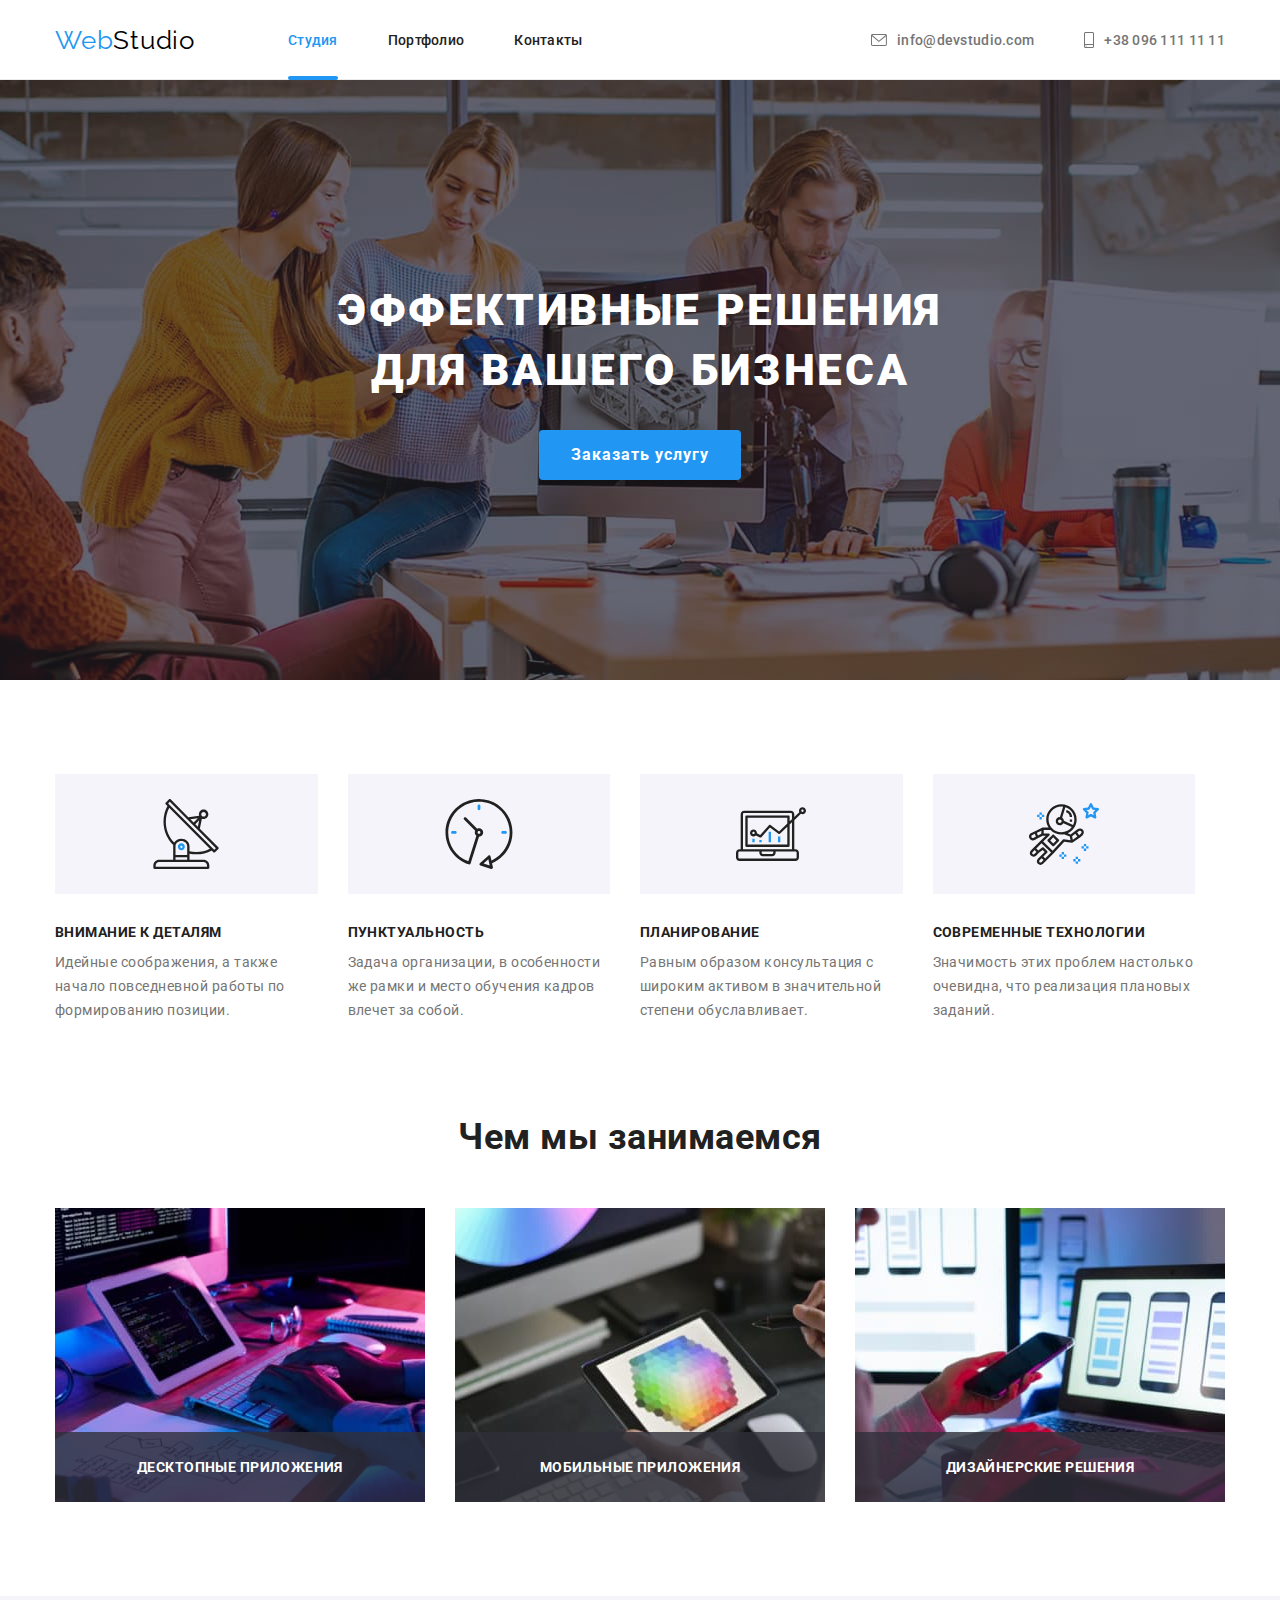
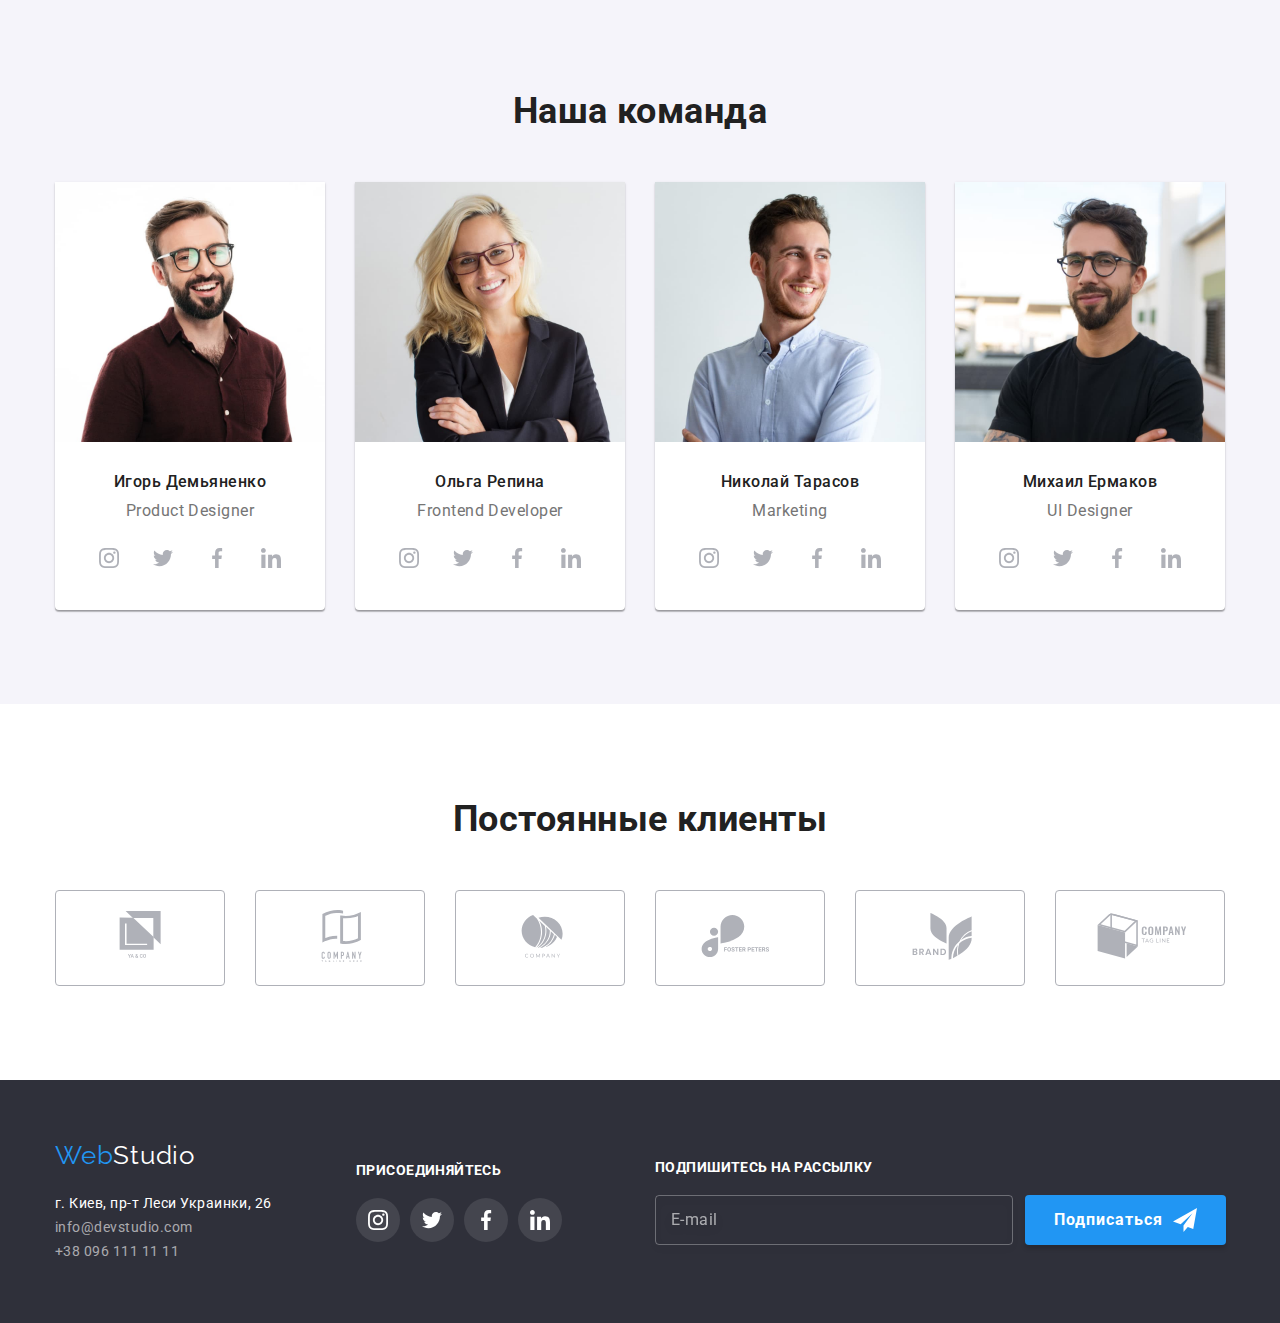
==== index.html @ 3cefc1ae "hw-6" ====
<!DOCTYPE html>
<html lang="ru">
<head>
    <meta charset="UTF-8">
    <meta name="viewport" content="width=device-width, initial-scale=1.0">
    <title>Document</title>
    <link rel="preconnect" href="https://fonts.gstatic.com">
    <link href="https://fonts.googleapis.com/css2?family=Raleway:wght@700&family=Roboto:wght@400;500;700;900&display=swap" rel="stylesheet">
    <link rel="stylesheet" href="https://cdnjs.cloudflare.com/ajax/libs/modern-normalize/1.0.0/modern-normalize.css">
    <link rel="stylesheet" href="./css/styles.css">
</head>
<body>
    <!--Шапка сайта-->
    <header>
        <div class="container header">
            <nav class="main-nav">
                <a href="/" lang="en" class="logo"><span class="logo-start">Web</span>Studio</a>
                <ul class="site-nav list">
                    <li class="item"><a href="" class="link current">Студия</a></li>
                    <li class="item"><a href="./portfolio.html" class="link">Портфолио</a></li>
                    <li class="item"><a href="" class="link">Контакты</a></li>
                </ul>
            </nav>
                <ul class="header-contacts list">
                    <li class="item">
                        <a href="mailto:info@devstudio.com" lang="en" class="link">
                        <svg class="icon-mail">
                            <use href="./images/sprite-links.svg#mail"></use>
                        </svg>
                        info@devstudio.com
                        </a>
                    </li>
                    <li class="item">
                        <a href="tel:+380961111111" class="link">
                            <svg class="icon-tel">
                                <use href="./images/sprite-links.svg#phone"></use>
                            </svg>
                            +38 096 111 11 11
                        </a>
                    </li>
                </ul>
        </div>
    </header>

    <main>
        <!--Hero-->
        <section class="hero overlay">
            <div class="hero-content">
                <h1 class="title">Эффективные решения для вашего бизнеса</h1>
                <!-- <a href="">Заказать услугу</a> -->
                <button type="button" class="button primary-btn" data-modal-open>Заказать услугу</button>
            </div>
        </section>

        <!--Особенности-->
        <section class="section">
            <div class="container">
                <h2 class="section-title feature visually-hidden">Особенности</h2>
                <ul class="feature-list list">
                    <li class="item">
                        <div class="icon-block">
                            <svg class="icon-antenna">
                                <use href="./images/sprite-features.svg#antenna"></use>
                            </svg>
                        </div>
                        <h3 class="title">Внимание к деталям</h3>
                        <p class="desc">Идейные соображения, а также начало повседневной работы по формированию позиции.</p>
                    </li>
                    <li class="item">
                        <div class="icon-block">
                            <svg class="icon-clock">
                                <use href="./images/sprite-features.svg#clock"></use>
                            </svg>
                        </div>
                        <h3 class="title">Пунктуальность</h3>
                        <p class="desc">Задача организации, в особенности же рамки и место обучения кадров влечет за собой.</p>
                    </li>
                    <li class="item">
                        <div class="icon-block">
                            <svg class="icon-diagram">
                                <use href="./images/sprite-features.svg#diagram"></use>
                            </svg>
                        </div>
                        <h3 class="title">Планирование</h3>
                        <p class="desc">Равным образом консультация с широким активом в значительной степени обуславливает.</p>
                    </li>
                    <li class="item">
                        <div class="icon-block">
                            <svg class="icon-astronaut">
                                <use href="./images/sprite-features.svg#astronaut"></use>
                            </svg>
                        </div>
                        <h3 class="title">Современные технологии</h3>
                        <p class="desc">Значимость этих проблем настолько очевидна, что реализация плановых заданий.</p>
                    </li>
                </ul>
            </div>
        </section>

        <!--Чем занимаемся-->
        <section class="section services">
            <div class="container">
                <h2 class="section-title">Чем мы занимаемся</h2>
                <ul class="services-list list">
                    <li class="item">
                        <a href="">
                            <img src="./images/img1.jpg" alt="" width="370">
                            <p class="service-title">Десктопные приложения</p>
                        </a>
                    </li>
                    <li class="item">
                        <a href="">
                            <img src="./images/img2.jpg" alt="" width="370">
                            <p class="service-title">Мобильные приложения</p>
                        </a>
                    </li>
                    <li class="item">
                        <a href="">
                            <img src="./images/img3.jpg" alt="" width="370">
                            <p class="service-title">Дизайнерские решения</p>
                        </a>
                    </li>
                </ul>
            </div>
        </section>

        <!--Команда-->
        <section class="section team">
            <div class="container">
                <h2 class="section-title">Наша команда</h2>
                <ul class="team-list list">
                    <li class="item">
                        <img src="./images/team1.jpg" alt="" width="270">
                        <div class="content">
                            <h3 class="title">Игорь Демьяненко</h3>
                            <p lang="en" class="position">Product Designer</p>
                            <div class="social-links">
                                <ul class="list links-list">
                                    <li class="list-item">
                                        <a href="" class="link">
                                            <svg class="icon-instagram">
                                                <use href="./images/sprite-links.svg#instagram"></use>
                                            </svg>
                                        </a>
                                    </li>
                                    <li class="list-item">
                                        <a href="" class="link">
                                            <svg class="icon-twitter">
                                                <use href="./images/sprite-links.svg#twitter"></use>
                                            </svg>
                                        </a>
                                    </li>
                                    <li class="list-item">
                                        <a href="" class="link">
                                            <svg class="icon-facebook">
                                                <use href="./images/sprite-links.svg#facebook"></use>
                                            </svg>
                                        </a>
                                    </li>
                                    <li class="list-item">
                                        <a href="" class="link">
                                            <svg class="icon-linkedin">
                                                <use href="./images/sprite-links.svg#linkedin"></use>
                                            </svg>
                                        </a>
                                    </li>
                                </ul>
                            </div>
                        </div>
                    </li>
                    <li class="item">
                        <img src="./images/team2.jpg" alt="" width="270">
                        <div class="content">
                            <h3 class="title">Ольга Репина</h3>
                            <p lang="en" class="position">Frontend Developer</p>
                            <div class="social-links">
                                <ul class="list links-list">
                                    <li class="list-item">
                                        <a href="" class="link">
                                            <svg class="icon-instagram">
                                                <use href="./images/sprite-links.svg#instagram"></use>
                                            </svg>
                                        </a>
                                    </li>
                                    <li class="list-item">
                                        <a href="" class="link">
                                            <svg class="icon-twitter">
                                                <use href="./images/sprite-links.svg#twitter"></use>
                                            </svg>
                                        </a>
                                    </li>
                                    <li class="list-item">
                                        <a href="" class="link">
                                            <svg class="icon-facebook">
                                                <use href="./images/sprite-links.svg#facebook"></use>
                                            </svg>
                                        </a>
                                    </li>
                                    <li class="list-item">
                                        <a href="" class="link">
                                            <svg class="icon-linkedin">
                                                <use href="./images/sprite-links.svg#linkedin"></use>
                                            </svg>
                                        </a>
                                    </li>
                                </ul>
                            </div>
                        </div>
                    </li>
                    <li class="item">
                        <img src="./images/team3.jpg" alt="" width="270">
                        <div class="content">
                            <h3 class="title">Николай Тарасов</h3>
                            <p lang="en" class="position">Marketing</p>
                            <div class="social-links">
                                <ul class="list links-list">
                                    <li class="list-item">
                                        <a href="" class="link">
                                            <svg class="icon-instagram">
                                                <use href="./images/sprite-links.svg#instagram"></use>
                                            </svg>
                                        </a>
                                    </li>
                                    <li class="list-item">
                                        <a href="" class="link">
                                            <svg class="icon-twitter">
                                                <use href="./images/sprite-links.svg#twitter"></use>
                                            </svg>
                                        </a>
                                    </li>
                                    <li class="list-item">
                                        <a href="" class="link">
                                            <svg class="icon-facebook">
                                                <use href="./images/sprite-links.svg#facebook"></use>
                                            </svg>
                                        </a>
                                    </li>
                                    <li class="list-item">
                                        <a href="" class="link">
                                            <svg class="icon-linkedin">
                                                <use href="./images/sprite-links.svg#linkedin"></use>
                                            </svg>
                                        </a>
                                    </li>
                                </ul>
                            </div>
                        </div>
                    </li>
                    <li class="item">
                        <img src="./images/team4.jpg" alt="" width="270">
                        <div class="content">
                            <h3 class="title">Михаил Ермаков</h3>
                            <p lang="en" class="position">UI Designer</p>
                            <div class="social-links">
                                <ul class="list links-list">
                                    <li class="list-item">
                                        <a href="" class="link">
                                            <svg class="icon-instagram">
                                                <use href="./images/sprite-links.svg#instagram"></use>
                                            </svg>
                                        </a>
                                    </li>
                                    <li class="list-item">
                                        <a href="" class="link">
                                            <svg class="icon-twitter">
                                                <use href="./images/sprite-links.svg#twitter"></use>
                                            </svg>
                                        </a>
                                    </li>
                                    <li class="list-item">
                                        <a href="" class="link">
                                            <svg class="icon-facebook">
                                                <use href="./images/sprite-links.svg#facebook"></use>
                                            </svg>
                                        </a>
                                    </li>
                                    <li class="list-item">
                                        <a href="" class="link">
                                            <svg class="icon-linkedin">
                                                <use href="./images/sprite-links.svg#linkedin"></use>
                                            </svg>
                                        </a>
                                    </li>
                                </ul>
                            </div>
                        </div>
                    </li>
                </ul>
            </div>
        </section>

         <!--Постоянные клиенты-->
         <section class="section">
            <div class="container">
                <h2 class="section-title clients">Постоянные клиенты</h2>
                <ul class="clients-list list">
                    <li class="item">
                        <a href="" class="client">
                            <svg class="icon-client">
                                <use href="./images/sprite-clients.svg#client-1"></use>
                            </svg>
                        </a>
                    </li>
                    <li class="item">
                        <a href="" class="client">
                            <svg class="icon-client">
                                <use href="./images/sprite-clients.svg#client-2"></use>
                            </svg>
                        </a>
                    </li>
                    <li class="item">
                        <a href="" class="client">
                            <svg class="icon-client">
                                <use href="./images/sprite-clients.svg#client-3"></use>
                            </svg>
                        </a>
                    </li>
                    <li class="item">
                        <a href="" class="client">
                            <svg class="icon-client">
                                <use href="./images/sprite-clients.svg#client-4"></use>
                            </svg>
                        </a>
                    </li>
                    <li class="item">
                        <a href="" class="client">
                            <svg class="icon-client">
                                <use href="./images/sprite-clients.svg#client-5"></use>
                            </svg>
                        </a>
                    </li>
                    <li class="item">
                        <a href="" class="client">
                            <svg class="icon-client">
                                <use href="./images/sprite-clients.svg#client-6"></use>
                            </svg>
                        </a>
                    </li>
                </ul>
            </div>
        </section>
    </main>

    <!--Футер-->
    <footer class="footer">
        <div class="footer-info container">
            <div class="contacts">
                <a href="/" lang="en" class="logo"><span class="logo-start">Web</span><span class="logo-end">Studio</span></a>
                <address class="footer-contacts">
                    г. Киев, пр-т Леси Украинки, 26
                    <a href="mailto:info@devstudio.com" lang="en" class="link">info@devstudio.com</a> <br>
                    <a href="tel:+380961111111" class="link">+38 096 111 11 11</a>
                </address>
            </div>
        <!-- Social links -->
            <div class="footer-links">
                <h2 class="visually-hidden">Social links</h2>
                <h3 class="title">Присоединяйтесь</h3>
                <ul class="list links-list">
                    <li class="footer-item">
                        <a href="" class="link">
                            <svg class="icon-instagram">
                                <use href="./images/sprite-links.svg#instagram"></use>
                            </svg>
                        </a>
                    </li>
                    <li class="footer-item">
                        <a href="" class="link">
                            <svg class="icon-twitter">
                                <use href="./images/sprite-links.svg#twitter"></use>
                            </svg>
                        </a>
                    </li>
                    <li class="footer-item">
                            <a href="" class="link">
                                <svg class="icon-facebook">
                                    <use href="./images/sprite-links.svg#facebook"></use>
                                </svg>
                            </a>
                    </li>
                    <li class="footer-item">
                        <a href="" class="link">
                            <svg class="icon-linkedin">
                                <use href="./images/sprite-links.svg#linkedin"></use>
                            </svg>
                        </a>
                    </li>
                </ul>
            </div>

            <!-- Подписка -->
            <div class="subscript">
                <h3 class="title">Подпишитесь на рассылку</h3>
                <div class="subscript-input">
                    <div class="subscript-field">
                        <input type="email" name="subscript-email" placeholder="E-mail" />
                    </div>
                    <button type="submit" class="button primary-btn subscript-btn">
                        Подписаться
                        <svg class="icon-send" width="24" height="24">
                            <use href="./images/sprite-btn-icons.svg#icon-send"></use>
                        </svg>
                    </button>
                </div>
            </div>
        </div>
    </footer>

    <!-- Модальное окно -->
    <div class="backdrop is-hidden" data-modal>
        <div class="modal">
            <button type="button" data-modal-close class="close-btn">
                <svg class="icon-cross">
                    <use href="./images/sprite-btn-icons.svg#icon-cross"></use>
                </svg>
            </button>

            <form class="form js-feedback-form">
                    <h2 class="form-title">
                        Оставьте свои данные, мы вам перезвоним
                    </h2>

                    <!-- Имя -->
                    <label class="form-field">
                        <span class="form-label">Имя</span>
                        <input type="text" name="user-name" autocomplete="off" placeholder=" " />
                        <svg class="icon" width="18" height="18">
                            <use href="./images/sprite-form-icons.svg#icon-person-black"></use>
                        </svg>
                    </label>

                    <!-- Телефон -->
                    <label class="form-field">
                        <span class="form-label">Телефон</span>
                        <input type="tel" name="user-tel" autocomplete="off" />
                        <svg class="icon" width="18" height="18">
                            <use href="./images/sprite-form-icons.svg#icon-phone-black"></use>
                        </svg>
                    </label>

                    <!-- Почта -->
                    <label class="form-field">
                        <span class="form-label">Почта</span>
                        <input type="email" name="user-email" autocomplete="off" />
                        <svg class="icon" width="18" height="18">
                            <use href="./images/sprite-form-icons.svg#icon-email-black"></use>
                        </svg>
                    </label>

                    <!-- Комментарий -->
                    <label class="form-field comments">
                        <span class="form-label">Комментарий</span>
                        <textarea name="user-comments" rows="5" placeholder="Введите текст"></textarea>
                    </label>

                    <!-- Соглашение с рассылкой -->
                    <div class="checkbox-field">
                        <label class="checkbox-label">
                            <input type="checkbox" name="checkbox" class="checkbox visually-hidden"/>
                            <span class="checkbox-icon"></span>
                            <span>Соглашаюсь с рассылкой и принимаю <a href="" class="checkbox-link">Условия договора</a></span>
                        </label>
                    </div>

                    <!-- Кнопка -->
                <div class="form-btn">
                    <button type="submit" class="button primary-btn submit-btn">Отправить</button>
                </div>
            </form>
        </div>
    </div>
    <script src="./js/modal.js"></script>
    <script>
        (() => {
                document
                    .querySelector('.js-feedback-form')
                    .addEventListener('submit', e => {
                        e.preventDefault();

                        new FormData(e.currentTarget).forEach((value, name) =>
                            console.log('${name}: ${value}'),
                        );
                    });
            })();
    </script>
</body>
</html>
---- css/styles.css ----
:root {
  --primary-text-color: #757575;
  --title-text-color: #212121;
  --primary-bg-color: #e5e5e5;
  --secondary-bg-color: #f5f4fa;
  --secondary-text-color: #fff;
  --footer-bg-color: #2f303a;
  --primary-btn-color: #212121;
  --secondary-btn-color: #2196f3;
  --border-color: #eee;
  --icon-primary-color: #afb1b8;
}

body {
  font-family: Roboto, sans-serif;
  letter-spacing: 0.03em;
  color: var(--primary-text-color);
  background-color: var(--secondary-text-color);
}

header {
  height: 80px;
  font-weight: 500;
  font-size: 14px;
  line-height: 16px;
  letter-spacing: 0.02em;
  background-color: var(--secondary-text-color);
  border-bottom: 1px solid #ececec;
}

footer {
  background-color: var(--footer-bg-color);
}

a {
  text-decoration: none;
}

h1,
h2,
h3,
p {
  margin-top: 0;
  margin-bottom: 0;
}

h3.title {
  margin-bottom: 10px;
}

img {
  display: block;
}

/* unordered list */
.list {
  padding: 0;
  margin: 0;
  list-style: none;
}

/* Спрятанные заголовки */
.visually-hidden {
  position: absolute;
  clip: rect(0 0 0 0);
  width: 1px;
  height: 1px;
  margin: -1px;
}

/* Контейнер */
.container {
  width: 1200px;
  margin-left: auto;
  margin-right: auto;
  padding-left: 15px;
  padding-right: 15px;
}

.main-nav {
  display: flex;
  align-items: center;
}

.container.header {
  display: flex;
  align-items: center;
}

/* Logo */
.logo {
  font-family: Raleway, sans-serif;
  font-weight: 400;
  font-size: 26px;
  line-height: 31px;
  letter-spacing: 0.03em;
  color: #000;
}

.logo-start {
  color: var(--secondary-btn-color);
}

.logo-end {
  color: var(--secondary-text-color);
}

/* Nav menu */
.site-nav {
  display: flex;
  margin-left: 93px;
}

.site-nav .item + .item {
  margin-left: 50px;
}

.site-nav .link {
  display: block;
  padding-top: 32px;
  padding-bottom: 32px;
  color: var(--primary-btn-color);

  transition: color 250ms cubic-bezier(0.4, 0, 0.2, 1);
}

.site-nav .link:hover,
.site-nav .link:focus {
  color: var(--secondary-btn-color);
}

.site-nav .item {
  position: relative;
  color: var(--secondary-btn-color);
}

.site-nav .link.current {
  color: var(--secondary-btn-color);
}

.site-nav .link.current::after {
  display: inline-block;
  position: absolute;
  bottom: 0;
  left: 0;
  content: '';
  width: 100%;
  height: 4px;
  border-radius: 2px;
  background-color: var(--secondary-btn-color);
}

/* Header contacts */
.header-contacts {
  display: flex;
  margin-left: auto;
}

.header-contacts .item + .item {
  margin-left: 50px;
}

.header-contacts .link {
  display: flex;
  align-items: center;
  padding-top: 32px;
  padding-bottom: 32px;
  color: var(--primary-text-color);

  transition: color 250ms cubic-bezier(0.4, 0, 0.2, 1);
}

.header-contacts .icon-mail,
.header-contacts .icon-tel {
  display: flex;
  align-items: center;
  margin-right: 10px;
  fill: currentColor;
}

.icon-mail {
  width: 16px;
  height: 12px;
}

.icon-tel {
  width: 10px;
  height: 16px;
}

.header-contacts .link:hover,
.header-contacts .link:focus {
  color: var(--secondary-btn-color);
}

/* Footer */
.footer {
  padding-top: 60px;
  padding-bottom: 60px;
}

.footer-info {
  display: flex;
  align-items: center;
}

.footer-info .contacts {
  margin-right: 70px;
}

.footer-contacts {
  width: 231px;
  margin-top: 20px;
  font-weight: 400;
  font-style: normal;
  font-size: 14px;
  line-height: 24px;
  color: var(--secondary-text-color);
}

.footer-contacts .link {
  color: rgba(255, 255, 255, 0.6);
}

/* Home page */
/* Hero Slider */
.hero {
  background-color: var(--footer-bg-color);
}

.hero.overlay {
  max-width: 1600px;
  height: 600px;
  margin-left: auto;
  margin-right: auto;
  background-image: linear-gradient(
      to right,
      rgba(47, 48, 58, 0.4),
      rgba(47, 48, 58, 0.4)
    ),
    url('../images/hero.jpg');
  background-repeat: no-repeat;
  background-position: center;
  background-size: cover;
  text-align: center;
}

.hero-content {
  padding-top: 200px;
  padding-bottom: 200px;
}

.hero .title {
  display: block;
  width: 696px;
  height: 120px;
  margin-left: auto;
  margin-right: auto;
  margin-bottom: 30px;
  font-weight: 900;
  font-size: 44px;
  line-height: 60px;
  letter-spacing: 0.06em;
  text-transform: uppercase;
  color: var(--secondary-text-color);
}

/* Main content */
.section {
  padding-top: 94px;
  padding-bottom: 94px;
}

.section-title {
  margin-top: 0;
  margin-bottom: 50px;
  font-weight: 700;
  font-size: 36px;
  line-height: 42px;
  text-align: center;
  color: var(--title-text-color);
}

/* Особенности */
.feature-list {
  display: flex;
}

.feature-list .item {
  width: calc((100% - 90px) / 4);
  margin-right: 30px;
}

.feature-list .title {
  font-weight: 700;
  font-size: 14px;
  line-height: 16px;
  text-transform: uppercase;
  color: var(--title-text-color);
}

.feature-list .desc {
  font-weight: 400;
  font-size: 14px;
  line-height: 24px;
}

.icon-block {
  display: flex;
  align-items: center;
  justify-content: center;
  margin-bottom: 30px;
  content: '';
  height: 120px;
  background-position: center;
  background-repeat: no-repeat;
  background-color: var(--secondary-bg-color);
}

.icon-antenna,
.icon-clock,
.icon-diagram,
.icon-astronaut {
  width: 70px;
  height: 70px;
}

/* Чем мы занимаемся */
.section.services {
  padding-top: 0;
}

.services-list {
  display: flex;
}

.services-list .item + .item {
  margin-left: 30px;
}

.services-list .item {
  position: relative;
}

.service-title {
  position: absolute;
  bottom: 0;
  width: 100%;
  padding-top: 27px;
  padding-bottom: 27px;
  text-align: center;
  text-transform: uppercase;
  font-weight: 700;
  font-size: 14px;
  line-height: 16px;
  letter-spacing: 0.03em;
  text-transform: uppercase;
  color: var(--secondary-text-color);
  background-color: rgba(47, 48, 58, 0.8);
}

/* Команда */
.section.team {
  background-color: var(--secondary-bg-color);
}

.team-list {
  display: flex;
}

.team-list .title,
.team-list .position {
  font-size: 16px;
  line-height: 19px;
}

.team-list .title {
  font-weight: 500;
  color: var(--title-text-color);
}

.team-list .item {
  background-color: var(--secondary-text-color);
  border-radius: 0px 0px 4px 4px;
  box-shadow: 0px 1px 3px rgba(0, 0, 0, 0.12), 0px 1px 1px rgba(0, 0, 0, 0.14),
    0px 2px 1px rgba(0, 0, 0, 0.2);
}

.team-list .item + .item {
  margin-left: 30px;
}

.team-list .position {
  margin-bottom: 16px;
  font-weight: 400;
}

.team-list .content {
  padding-top: 30px;
  padding-bottom: 30px;
  text-align: center;
}

/* Main - Social links */
.social-links {
  margin-left: 32px;
  margin-right: 32px;
}

.social-links .links-list {
  display: flex;
  justify-content: center;
}

.list-item .link {
  display: inline-flex;
  align-items: center;
  justify-content: center;
  width: 44px;
  height: 44px;
  border-radius: 50%;
  color: var(--icon-primary-color);

  transition: color 250ms cubic-bezier(0.4, 0, 0.2, 1),
    background-color 250ms cubic-bezier(0.4, 0, 0.2, 1);
}

.links-list .list-item + .list-item {
  margin-left: 10px;
}

.list-item .link:hover,
.list-item .link:focus {
  background-color: var(--secondary-btn-color);
  color: var(--secondary-text-color);
}

.icon-instagram,
.icon-twitter,
.icon-facebook,
.icon-linkedin {
  width: 20px;
  height: 20px;
  fill: currentColor;
}

/* Footer - Social links */
.footer-links .title,
.subscript .title {
  margin-bottom: 20px;
  font-weight: 700;
  font-size: 14px;
  line-height: 16px;
  letter-spacing: 0.03em;
  text-transform: uppercase;
  color: var(--secondary-text-color);
}

.footer-links {
  margin-left: 0;
  margin-right: 93px;
}

.footer-links .links-list {
  display: flex;
  align-items: center;
  padding: 0;
}

.links-list .footer-item {
  display: flex;
  justify-content: center;
}

.footer-item .link {
  display: inline-flex;
  align-items: center;
  justify-content: center;
  width: 44px;
  height: 44px;
  border-radius: 50%;
  color: var(--secondary-text-color);
  background-color: rgba(255, 255, 255, 0.1);

  transition: background-color 250ms cubic-bezier(0.4, 0, 0.2, 1);
}

.links-list .footer-item:not(:last-child) {
  margin-right: 10px;
}

.footer-item .link:hover,
.footer-item .link:focus {
  color: var(--secondary-text-color);
  background-color: var(--secondary-btn-color);
}

.footer-links .icon-instagram,
.footer-links .icon-twitter,
.footer-links .icon-facebook,
.footer-links .icon-linkedin {
  display: flex;
  width: 20px;
  height: 20px;
  fill: currentColor;
}

.subscript-input {
  display: inline-flex;
}

.subscript-field {
  margin-right: 12px;
}

.subscript-field input {
  width: 358px;
  height: 50px;
  padding: 14px 15px;
  border: 1px solid rgba(255, 255, 255, 0.3);
  filter: drop-shadow(0px 4px 4px rgba(0, 0, 0, 0.15));
  border-radius: 4px;
  background-color: transparent;
  font-weight: 400;
  font-size: 16px;
  line-height: 20px;
  letter-spacing: 0.03em;
  color: rgba(255, 255, 255, 0.6);
}

.subscript-field input::placeholder {
  font-weight: 400;
  font-size: 16px;
  line-height: 20px;
  letter-spacing: 0.03em;
  color: rgba(255, 255, 255, 0.6);
}

.subscript-input .subscript-btn {
  display: inline-flex;
  align-items: center;
  padding: 10px 29px;
}

.subscript-btn .icon-send {
  display: inline-block;
  margin-left: 10px;
  fill: currentColor;
}

/* Постоянные клиенты */
.clients-list {
  display: flex;
  align-items: center;
  justify-content: center;
}

.clients-list .item {
  width: calc((100% - 150px) / 6);
}

.clients-list .client {
  display: block;
  border: 1px solid var(--icon-primary-color);
  border-radius: 4px;
  color: var(--icon-primary-color);

  transition: border-color 250ms cubic-bezier(0.4, 0, 0.2, 1),
    color 250ms cubic-bezier(0.4, 0, 0.2, 1);
}

.clients-list .client:hover,
.clients-list .client:focus {
  border: 1px solid var(--secondary-btn-color);
  color: var(--secondary-btn-color);
}

.clients-list .item + .item {
  margin-left: 30px;
}

.icon-client {
  width: 170px;
  height: 90px;
  fill: currentColor;
}

/* Links, buttons */
.button {
  display: inline-block;
  padding: 10px 32px;
  min-width: 73px;
  font-family: Roboto, sans-serif;
  font-weight: 700;
  font-size: 16px;
  line-height: 30px;
  letter-spacing: 0.06em;
  text-align: center;
  border: none;
  border-radius: 4px;
}

.button.primary-btn {
  color: var(--secondary-text-color);
  box-shadow: 0px 4px 4px rgba(0, 0, 0, 0.15);
  background-color: var(--secondary-btn-color);

  transition: color 250ms cubic-bezier(0.4, 0, 0.2, 1),
    background-color 250ms cubic-bezier(0.4, 0, 0.2, 1);
}

.button.primary-btn:hover,
.button.primary-btn:focus {
  color: var(--primary-btn-color);
  cursor: pointer;
  background-color: var(--secondary-bg-color);
}

.button.secondary-btn {
  font-weight: 500;
  padding: 6px 22px;
  color: var(--primary-btn-color);
  background-color: var(--secondary-bg-color);

  transition: color 250ms cubic-bezier(0.4, 0, 0.2, 1),
    background-color 250ms cubic-bezier(0.4, 0, 0.2, 1),
    box-shadow 250ms cubic-bezier(0.4, 0, 0.2, 1);
}

.button.secondary-btn:hover,
.button.secondary-btn:focus {
  color: var(--secondary-text-color);
  cursor: pointer;
  box-shadow: 0px 3px 1px rgba(0, 0, 0, 0.1), 0px 1px 2px rgba(0, 0, 0, 0.08),
    0px 2px 2px rgba(0, 0, 0, 0.12);
  background-color: var(--secondary-btn-color);
}

/* Portfolio tab */
/* Фильтры */
.container.filters {
  margin-bottom: 16px;
}

.filters {
  display: flex;
  justify-content: center;
}

.filters .item + .item {
  margin-left: 8px;
}

.container.projects {
  padding-top: 34px;
}

/* Проекты */
.projects {
  display: flex;
  flex-wrap: wrap;
}

.projects .title {
  font-weight: 700;
  font-size: 18px;
  line-height: 36px;
  letter-spacing: 0.06em;
  color: var(--title-text-color);
}

.projects .type {
  font-weight: 400;
  font-size: 16px;
  line-height: 30px;
  color: var(--primary-text-color);
}

.projects .item {
  width: calc((100% - 60px) / 3);
  margin-right: 30px;
  margin-bottom: 30px;
  border: 1px solid var(--border-color);
}

.projects img {
  width: 100%;
}

.projects .item:nth-child(3n) {
  margin-right: 0px;
}

.projects .item:nth-last-child(-n + 3) {
  margin-bottom: 0px;
}

.projects .content {
  padding: 20px 24px;
}

.projects .item a {
  display: block;

  transition: box-shadow 250ms cubic-bezier(0.4, 0, 0.2, 1);
}

.projects .item a:hover,
.projects .item a:focus {
  box-shadow: 0px 1px 1px rgba(0, 0, 0, 0.12), 0px 4px 4px rgba(0, 0, 0, 0.06),
    1px 4px 6px rgba(0, 0, 0, 0.16);
}

.card-thumb {
  position: relative;
  width: 100%;
  height: 100%;
  transition: opacity 250ms cubic-bezier(0.4, 0, 0.2, 1);
  overflow: hidden;
}

.card-thumb::after {
  display: inline-block;
  content: '';
  position: absolute;
  width: 100%;
  height: 100%;
  background-color: rgba(33, 150, 243, 0.9);
  opacity: 0;
  transition: transform 250ms cubic-bezier(0.4, 0, 0.2, 1);
}

.card-link:hover .card-thumb::after,
.card-link:focus .card-thumb::after {
  opacity: 1;
  transform: translateY(-100%);
}

.card-overlay {
  position: absolute;
  top: 100%;
  left: 0;
  width: 100%;
  height: 100%;
  opacity: 0;

  transition: transform 250ms cubic-bezier(0.4, 0, 0.2, 1);
}

.card-link:hover .card-overlay,
.card-link:focus .card-overlay {
  opacity: 1;
  transform: translateY(-100%);
  z-index: 2;
}

.card-overlay .text {
  display: inline-block;
  padding: 63px 24px;
  font-weight: 400;
  font-size: 18px;
  line-height: 28px;
  letter-spacing: 0.03em;
  color: var(--secondary-text-color);
}

/* Модальное окно */
.backdrop {
  position: fixed;
  top: 0;
  left: 0;
  width: 100%;
  height: 100%;
  background-color: rgba(0, 0, 0, 0.2);

  transition: 500ms all ease;
}

.backdrop.is-hidden {
  opacity: 0;
  pointer-events: none;
}

.modal {
  position: absolute;
  top: 50%;
  left: 50%;
  transform: translate(-50%, -50%);
  width: 528px;
  height: 581px;
  background-color: var(--secondary-text-color);
  box-shadow: 0px 1px 3px rgba(0, 0, 0, 0.12), 0px 1px 1px rgba(0, 0, 0, 0.14),
    0px 2px 1px rgba(0, 0, 0, 0.2);
  border-radius: 4px;
}

.close-btn {
  position: absolute;
  top: 8px;
  right: 8px;
  display: flex;
  align-items: center;
  width: 30px;
  height: 30px;
  border-radius: 50%;
  background: var(--secondary-text-color);
  border: 1px solid rgba(0, 0, 0, 0.1);
}

.close-btn:hover,
.close-btn:focus {
  cursor: pointer;
}

.icon-cross {
  width: 18px;
  height: 18px;
  transition: fill 250ms cubic-bezier(0.4, 0, 0.2, 1);
}

.close-btn:hover .icon-cross,
.close-btn:focus .icon-cross {
  fill: var(--secondary-btn-color);
}

/* Форма */
.form {
  padding: 40px;
}

.form-title {
  display: inline-block;
  width: 448px;
  height: 23px;
  margin-bottom: 12px;
  font-weight: 700;
  font-size: 20px;
  line-height: 23px;
  text-align: center;
  letter-spacing: 0.03em;
  color: var(--title-text-color);
}

.form-field > .form-label {
  display: inline-block;
  height: 14px;
  margin-bottom: 4px;
  font-weight: 400;
  font-size: 12px;
  line-height: 14px;
  letter-spacing: 0.01em;
  color: var(--primary-text-color);
}

.form-field {
  position: relative;
  display: flex;
  flex-direction: column;
  margin-bottom: 10px;
}

.form-field input,
.form-field textarea {
  padding: 11px 15px;
  border: 1px solid rgba(33, 33, 33, 0.2);
  border-radius: 4px;
  font-size: 12px;
  transition: border-color 250ms cubic-bezier(0.4, 0, 0.2, 1);
}

.form-field input {
  padding-left: 40px;
  height: 40px;
}

.form-field.comments {
  margin-bottom: 20px;
}

.form-field textarea {
  height: 120px;
  resize: none;
}

.form-field textarea::placeholder {
  font-weight: 400;
  font-size: 12px;
  line-height: 14px;
  letter-spacing: 0.01em;
  color: rgba(117, 117, 117, 0.5);
}

.form-btn {
  text-align: center;
}

.submit-btn {
  width: 200px;
  height: 50px;
  padding: 10px 55px;
}

.form-field .icon {
  position: absolute;
  top: 50%;
  left: 12px;
  fill: var(--primary-btn-color);
  transition: fill 250ms cubic-bezier(0.4, 0, 0.2, 1);
}

.form-field:focus-within > .icon {
  fill: var(--secondary-btn-color);
}

.form-field:focus-within > input,
.form-field:focus-within > textarea {
  outline: none;
  border: 1px solid var(--secondary-btn-color);
}

.checkbox-field {
  margin-bottom: 30px;
}

.checkbox-field > .checkbox-label {
  display: inline-flex;
  align-items: center;
  font-weight: 400;
  font-size: 14px;
  line-height: 24px;
  letter-spacing: 0.03em;
  color: var(--primary-text-color);
}

.checkbox + .checkbox-icon {
  display: inline-block;
  width: 16px;
  height: 15px;
  margin-right: 7px;
  border: 2px solid var(--title-text-color);
  border-radius: 4px;
  transition: border-color 250ms cubic-bezier(0.4, 0, 0.2, 1),
    background-color 250ms cubic-bezier(0.4, 0, 0.2, 1);
}

.checkbox:checked + .checkbox-icon {
  border-color: var(--secondary-btn-color);
  background-color: var(--secondary-btn-color);
  background-image: url(../images/icon-check.svg);
  background-size: contain;
  background-origin: border-box;
}

.checkbox-link {
  text-decoration: none;
  border-bottom: 1px solid var(--secondary-btn-color);
  font-weight: 400;
  font-size: 14px;
  line-height: 24px;
  letter-spacing: 0.03em;
  color: var(--secondary-btn-color);
}
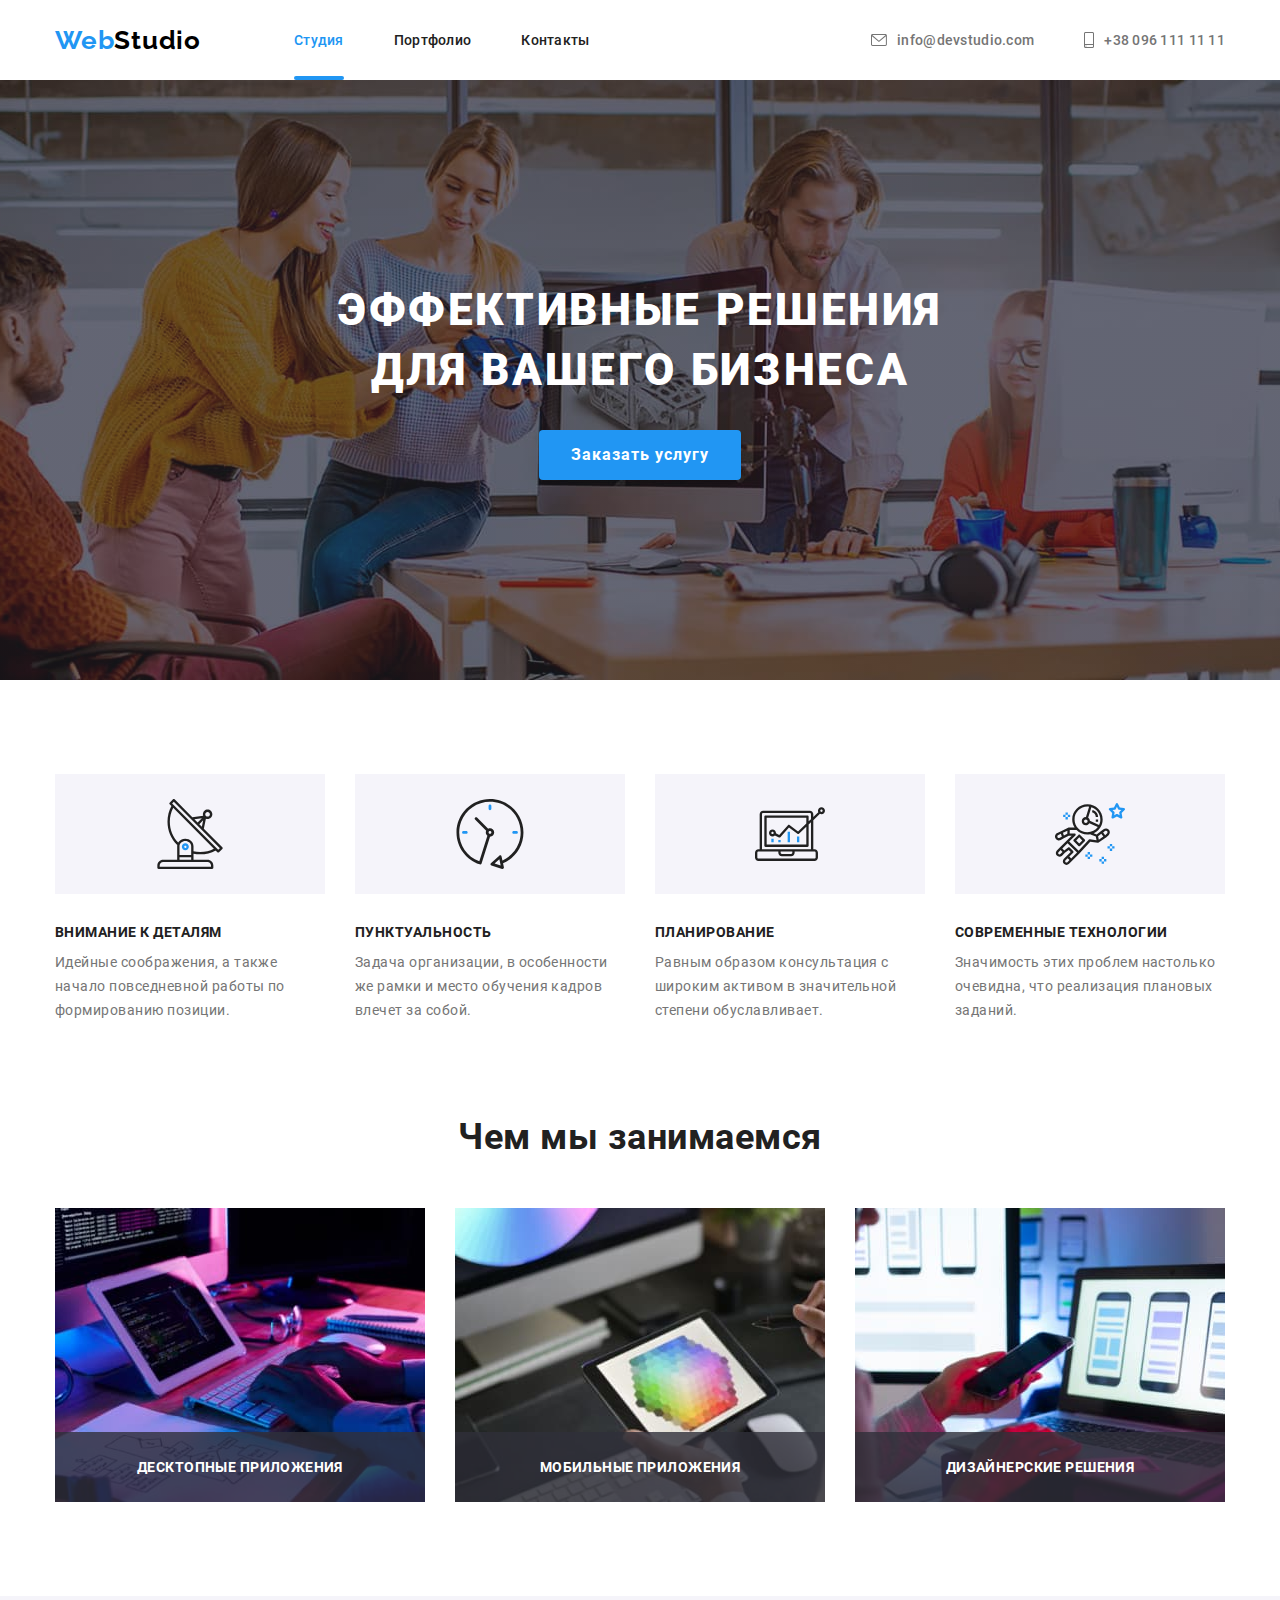
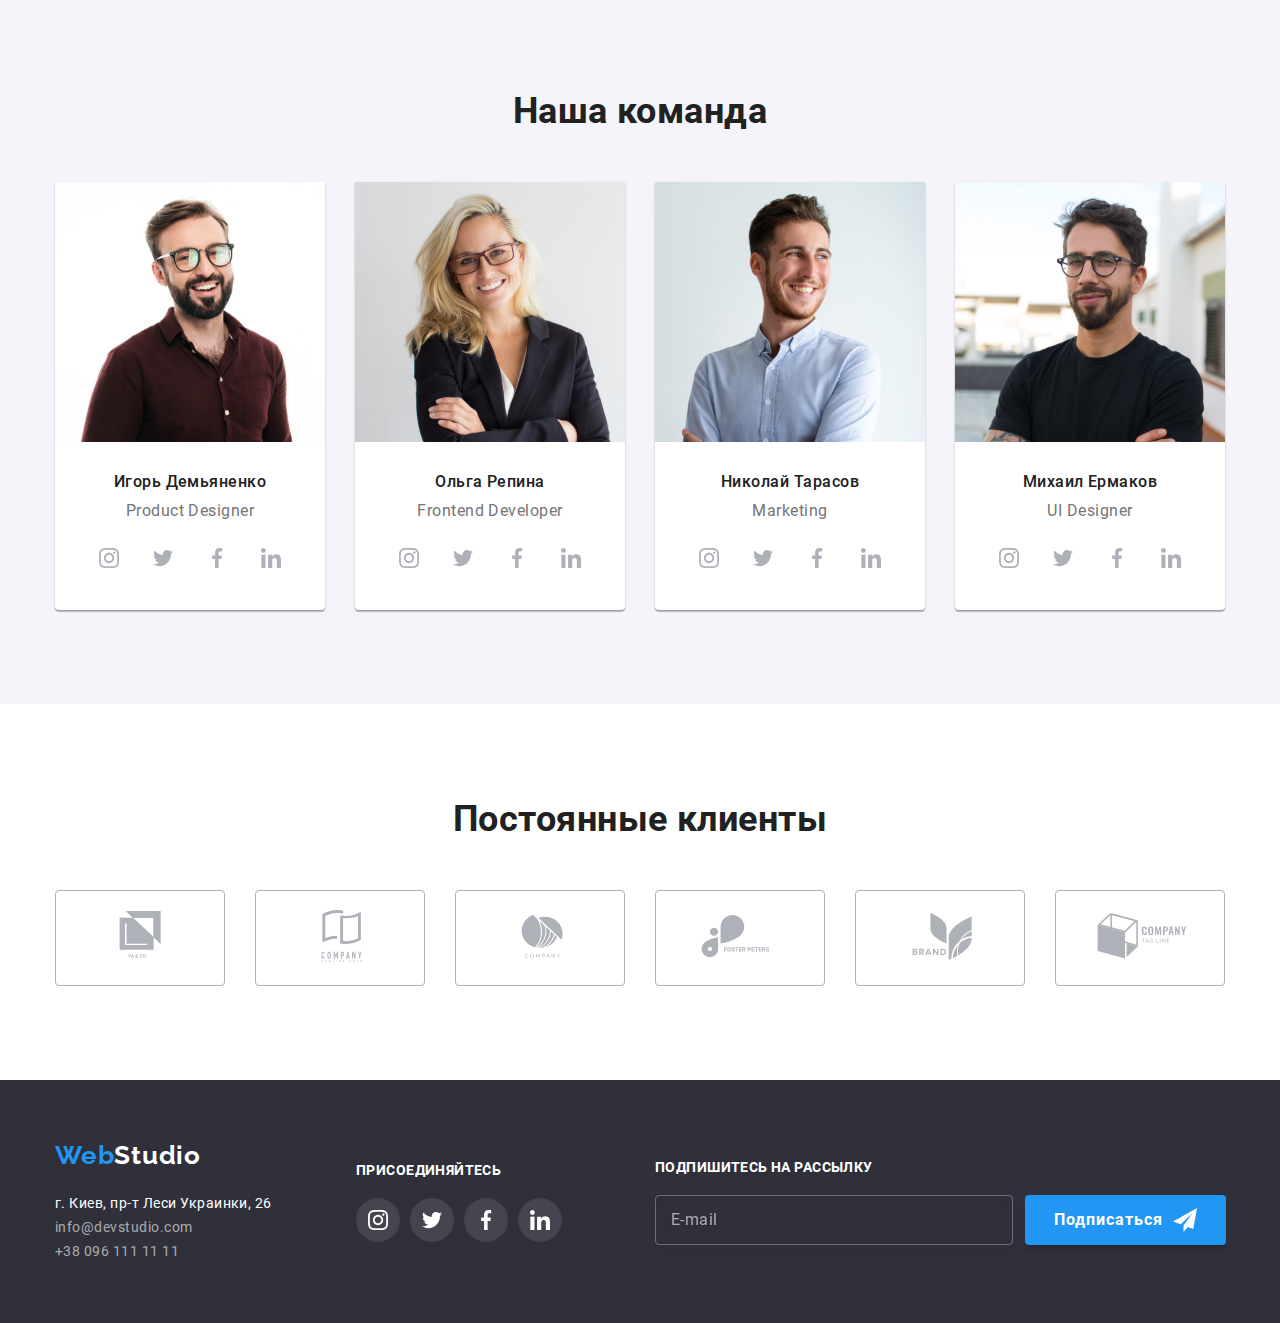
==== commit 2fc49477: "hw-07" ====
--- a/index.html
+++ b/index.html
@@ -4,35 +4,33 @@
     <meta charset="UTF-8">
     <meta name="viewport" content="width=device-width, initial-scale=1.0">
     <title>Document</title>
-    <link rel="preconnect" href="https://fonts.gstatic.com">
-    <link href="https://fonts.googleapis.com/css2?family=Raleway:wght@700&family=Roboto:wght@400;500;700;900&display=swap" rel="stylesheet">
     <link rel="stylesheet" href="https://cdnjs.cloudflare.com/ajax/libs/modern-normalize/1.0.0/modern-normalize.css">
-    <link rel="stylesheet" href="./css/styles.css">
+    <link rel="stylesheet" href="./css/main.min.css">
 </head>
 <body>
     <!--Шапка сайта-->
-    <header>
-        <div class="container header">
-            <nav class="main-nav">
-                <a href="/" lang="en" class="logo"><span class="logo-start">Web</span>Studio</a>
-                <ul class="site-nav list">
-                    <li class="item"><a href="" class="link current">Студия</a></li>
-                    <li class="item"><a href="./portfolio.html" class="link">Портфолио</a></li>
-                    <li class="item"><a href="" class="link">Контакты</a></li>
+    <header class="page-header">
+        <div class="page-header__container container">
+            <nav class="nav-menu">
+                <a href="/" lang="en" class="logo-header">Web<span class="logo-header logo-header--black">Studio</span></a>
+                <ul class="nav-menu__items">
+                    <li class="nav-menu__item"><a href="" class="nav-menu__link nav-menu__link--current">Студия</a></li>
+                    <li class="nav-menu__item"><a href="./portfolio.html" class="nav-menu__link">Портфолио</a></li>
+                    <li class="nav-menu__item"><a href="" class="nav-menu__link">Контакты</a></li>
                 </ul>
             </nav>
-                <ul class="header-contacts list">
-                    <li class="item">
-                        <a href="mailto:info@devstudio.com" lang="en" class="link">
-                        <svg class="icon-mail">
+                <ul class="page-header__contacts">
+                    <li class="page-header__contacts-item">
+                        <a href="mailto:info@devstudio.com" lang="en" class="page-header__contacts-link">
+                        <svg class="page-header__contacts-icon" width="16" height="12">
                             <use href="./images/sprite-links.svg#mail"></use>
                         </svg>
                         info@devstudio.com
                         </a>
                     </li>
-                    <li class="item">
-                        <a href="tel:+380961111111" class="link">
-                            <svg class="icon-tel">
+                    <li class="page-header__contacts-item">
+                        <a href="tel:+380961111111" class="page-header__contacts-link">
+                            <svg class="page-header__contacts-icon" width="10" height="16">
                                 <use href="./images/sprite-links.svg#phone"></use>
                             </svg>
                             +38 096 111 11 11
@@ -44,80 +42,81 @@
 
     <main>
         <!--Hero-->
-        <section class="hero overlay">
-            <div class="hero-content">
-                <h1 class="title">Эффективные решения для вашего бизнеса</h1>
-                <!-- <a href="">Заказать услугу</a> -->
-                <button type="button" class="button primary-btn" data-modal-open>Заказать услугу</button>
+        <section class="hero">
+            <div class="hero__overlay">
+                <div class="hero__content">
+                    <h1 class="hero__header">Эффективные решения для вашего бизнеса</h1>
+                    <button type="button" class="button--primary button--hero" data-modal-open>Заказать услугу</button>
+                </div>
             </div>
         </section>
 
         <!--Особенности-->
-        <section class="section">
+        <section class="features section">
             <div class="container">
-                <h2 class="section-title feature visually-hidden">Особенности</h2>
-                <ul class="feature-list list">
-                    <li class="item">
-                        <div class="icon-block">
-                            <svg class="icon-antenna">
+                <h2 class="section__header visually-hidden">Особенности</h2>
+                <ul class="features__items">
+                    <li class="features__item">
+                        <div class="features__image">
+                            <svg class="features__icon">
                                 <use href="./images/sprite-features.svg#antenna"></use>
                             </svg>
                         </div>
-                        <h3 class="title">Внимание к деталям</h3>
-                        <p class="desc">Идейные соображения, а также начало повседневной работы по формированию позиции.</p>
-                    </li>
-                    <li class="item">
-                        <div class="icon-block">
-                            <svg class="icon-clock">
+                        <h3 class="features__header">Внимание к деталям</h3>
+                        <p class="features__subheader">Идейные соображения, а также начало повседневной работы по формированию позиции.</p>
+                    </li>
+                    <li class="features__item">
+                        <div class="features__image">
+                            <svg class="features__icon">
                                 <use href="./images/sprite-features.svg#clock"></use>
                             </svg>
                         </div>
-                        <h3 class="title">Пунктуальность</h3>
-                        <p class="desc">Задача организации, в особенности же рамки и место обучения кадров влечет за собой.</p>
-                    </li>
-                    <li class="item">
-                        <div class="icon-block">
-                            <svg class="icon-diagram">
+                        <h3 class="features__header">Пунктуальность</h3>
+                        <p class="features__subheader">Задача организации, в особенности же рамки и место обучения кадров влечет за собой.</p>
+                    </li>
+                    <li class="features__item">
+                        <div class="features__image">
+                            <svg class="features__icon">
                                 <use href="./images/sprite-features.svg#diagram"></use>
                             </svg>
                         </div>
-                        <h3 class="title">Планирование</h3>
-                        <p class="desc">Равным образом консультация с широким активом в значительной степени обуславливает.</p>
-                    </li>
-                    <li class="item">
-                        <div class="icon-block">
-                            <svg class="icon-astronaut">
+                        <h3 class="features__header">Планирование</h3>
+                        <p class="features__subheader">Равным образом консультация с широким активом в значительной степени обуславливает.</p>
+                    </li>
+                    <li class="features__item">
+                        <div class="features__image">
+                            <svg class="features__icon">
                                 <use href="./images/sprite-features.svg#astronaut"></use>
                             </svg>
                         </div>
-                        <h3 class="title">Современные технологии</h3>
-                        <p class="desc">Значимость этих проблем настолько очевидна, что реализация плановых заданий.</p>
+                        <h3 class="features__header">Современные технологии</h3>
+                        <p class="features__subheader">Значимость этих проблем настолько очевидна, что реализация плановых заданий.</p>
                     </li>
                 </ul>
             </div>
         </section>
 
         <!--Чем занимаемся-->
-        <section class="section services">
+        <section class="services section">
             <div class="container">
-                <h2 class="section-title">Чем мы занимаемся</h2>
-                <ul class="services-list list">
-                    <li class="item">
-                        <a href="">
-                            <img src="./images/img1.jpg" alt="" width="370">
-                            <p class="service-title">Десктопные приложения</p>
-                        </a>
-                    </li>
-                    <li class="item">
-                        <a href="">
-                            <img src="./images/img2.jpg" alt="" width="370">
-                            <p class="service-title">Мобильные приложения</p>
-                        </a>
-                    </li>
-                    <li class="item">
-                        <a href="">
-                            <img src="./images/img3.jpg" alt="" width="370">
-                            <p class="service-title">Дизайнерские решения</p>
+                <h2 class="section__header">Чем мы занимаемся</h2>
+                <ul class="services__items">
+                    <li class="services__item">
+                        <a href="" class="services__link">
+                            <img class="services__image" src="./images/img1.jpg" alt="" width="370">
+                            <p class="services__name">Десктопные приложения</p>
+                        </a>
+                    </li>
+                    <li class="services__item">
+                        <a href="" class="services__link">
+                            <img class="services__image" src="./images/img2.jpg" alt="" width="370">
+                            <p class="services__name">Мобильные приложения</p>
+                        </a>
+                    </li>
+                    <li class="services__item">
+                        <a href="" class="services__link">
+                            <img class="services__image" src="./images/img3.jpg" alt="" width="370">
+                            <p class="services__name">Дизайнерские решения</p>
                         </a>
                     </li>
                 </ul>
@@ -125,41 +124,41 @@
         </section>
 
         <!--Команда-->
-        <section class="section team">
+        <section class="team-members section">
             <div class="container">
-                <h2 class="section-title">Наша команда</h2>
-                <ul class="team-list list">
-                    <li class="item">
-                        <img src="./images/team1.jpg" alt="" width="270">
-                        <div class="content">
-                            <h3 class="title">Игорь Демьяненко</h3>
-                            <p lang="en" class="position">Product Designer</p>
-                            <div class="social-links">
-                                <ul class="list links-list">
-                                    <li class="list-item">
-                                        <a href="" class="link">
-                                            <svg class="icon-instagram">
+                <h2 class="section__header">Наша команда</h2>
+                <ul class="team-members__cards">
+                    <li class="team-members__card">
+                        <img class="team-members__card-image" src="./images/team1.jpg" alt="" width="270">
+                        <div class="team-members__info">
+                            <h3 class="team-members__header">Игорь Демьяненко</h3>
+                            <p lang="en" class="team-members__position">Product Designer</p>
+                            <div class="social-links social-links--main">
+                                <ul class="social-links__items">
+                                    <li class="social-links__item">
+                                        <a href="" class="social-links__item-link social-links__item-link--main">
+                                            <svg class="social-links__icon">
                                                 <use href="./images/sprite-links.svg#instagram"></use>
                                             </svg>
                                         </a>
                                     </li>
-                                    <li class="list-item">
-                                        <a href="" class="link">
-                                            <svg class="icon-twitter">
+                                    <li class="social-links__item">
+                                        <a href="" class="social-links__item-link social-links__item-link--main">
+                                            <svg class="social-links__icon">
                                                 <use href="./images/sprite-links.svg#twitter"></use>
                                             </svg>
                                         </a>
                                     </li>
-                                    <li class="list-item">
-                                        <a href="" class="link">
-                                            <svg class="icon-facebook">
+                                    <li class="social-links__item">
+                                        <a href="" class="social-links__item-link social-links__item-link--main">
+                                            <svg class="social-links__icon">
                                                 <use href="./images/sprite-links.svg#facebook"></use>
                                             </svg>
                                         </a>
                                     </li>
-                                    <li class="list-item">
-                                        <a href="" class="link">
-                                            <svg class="icon-linkedin">
+                                    <li class="social-links__item">
+                                        <a href="" class="social-links__item-link social-links__item-link--main">
+                                            <svg class="social-links__icon">
                                                 <use href="./images/sprite-links.svg#linkedin"></use>
                                             </svg>
                                         </a>
@@ -168,37 +167,37 @@
                             </div>
                         </div>
                     </li>
-                    <li class="item">
-                        <img src="./images/team2.jpg" alt="" width="270">
-                        <div class="content">
-                            <h3 class="title">Ольга Репина</h3>
-                            <p lang="en" class="position">Frontend Developer</p>
-                            <div class="social-links">
-                                <ul class="list links-list">
-                                    <li class="list-item">
-                                        <a href="" class="link">
-                                            <svg class="icon-instagram">
+                    <li class="team-members__card">
+                        <img class="team-members__card-image" src="./images/team2.jpg" alt="" width="270">
+                        <div class="team-members__info">
+                            <h3 class="team-members__header">Ольга Репина</h3>
+                            <p lang="en" class="team-members__position">Frontend Developer</p>
+                            <div class="social-links social-links--main">
+                                <ul class="social-links__items">
+                                    <li class="social-links__item">
+                                        <a href="" class="social-links__item-link social-links__item-link--main">
+                                            <svg class="social-links__icon">
                                                 <use href="./images/sprite-links.svg#instagram"></use>
                                             </svg>
                                         </a>
                                     </li>
-                                    <li class="list-item">
-                                        <a href="" class="link">
-                                            <svg class="icon-twitter">
+                                    <li class="social-links__item">
+                                        <a href="" class="social-links__item-link social-links__item-link--main">
+                                            <svg class="social-links__icon">
                                                 <use href="./images/sprite-links.svg#twitter"></use>
                                             </svg>
                                         </a>
                                     </li>
-                                    <li class="list-item">
-                                        <a href="" class="link">
-                                            <svg class="icon-facebook">
+                                    <li class="social-links__item">
+                                        <a href="" class="social-links__item-link social-links__item-link--main">
+                                            <svg class="social-links__icon">
                                                 <use href="./images/sprite-links.svg#facebook"></use>
                                             </svg>
                                         </a>
                                     </li>
-                                    <li class="list-item">
-                                        <a href="" class="link">
-                                            <svg class="icon-linkedin">
+                                    <li class="social-links__item">
+                                        <a href="" class="social-links__item-link social-links__item-link--main">
+                                            <svg class="social-links__icon">
                                                 <use href="./images/sprite-links.svg#linkedin"></use>
                                             </svg>
                                         </a>
@@ -207,37 +206,37 @@
                             </div>
                         </div>
                     </li>
-                    <li class="item">
-                        <img src="./images/team3.jpg" alt="" width="270">
-                        <div class="content">
-                            <h3 class="title">Николай Тарасов</h3>
-                            <p lang="en" class="position">Marketing</p>
-                            <div class="social-links">
-                                <ul class="list links-list">
-                                    <li class="list-item">
-                                        <a href="" class="link">
-                                            <svg class="icon-instagram">
+                    <li class="team-members__card">
+                        <img class="team-members__card-image" src="./images/team3.jpg" alt="" width="270">
+                        <div class="team-members__info">
+                            <h3 class="team-members__header">Николай Тарасов</h3>
+                            <p lang="en" class="team-members__position">Marketing</p>
+                            <div class="social-links social-links--main">
+                                <ul class="social-links__items">
+                                    <li class="social-links__item">
+                                        <a href="" class="social-links__item-link social-links__item-link--main">
+                                            <svg class="social-links__icon">
                                                 <use href="./images/sprite-links.svg#instagram"></use>
                                             </svg>
                                         </a>
                                     </li>
-                                    <li class="list-item">
-                                        <a href="" class="link">
-                                            <svg class="icon-twitter">
+                                    <li class="social-links__item">
+                                        <a href="" class="social-links__item-link social-links__item-link--main">
+                                            <svg class="social-links__icon">
                                                 <use href="./images/sprite-links.svg#twitter"></use>
                                             </svg>
                                         </a>
                                     </li>
-                                    <li class="list-item">
-                                        <a href="" class="link">
-                                            <svg class="icon-facebook">
+                                    <li class="social-links__item">
+                                        <a href="" class="social-links__item-link social-links__item-link--main">
+                                            <svg class="social-links__icon">
                                                 <use href="./images/sprite-links.svg#facebook"></use>
                                             </svg>
                                         </a>
                                     </li>
-                                    <li class="list-item">
-                                        <a href="" class="link">
-                                            <svg class="icon-linkedin">
+                                    <li class="social-links__item">
+                                        <a href="" class="social-links__item-link social-links__item-link--main">
+                                            <svg class="social-links__icon">
                                                 <use href="./images/sprite-links.svg#linkedin"></use>
                                             </svg>
                                         </a>
@@ -246,37 +245,37 @@
                             </div>
                         </div>
                     </li>
-                    <li class="item">
-                        <img src="./images/team4.jpg" alt="" width="270">
-                        <div class="content">
-                            <h3 class="title">Михаил Ермаков</h3>
-                            <p lang="en" class="position">UI Designer</p>
-                            <div class="social-links">
-                                <ul class="list links-list">
-                                    <li class="list-item">
-                                        <a href="" class="link">
-                                            <svg class="icon-instagram">
+                    <li class="team-members__card">
+                        <img class="team-members__card-image" src="./images/team4.jpg" alt="" width="270">
+                        <div class="team-members__info">
+                            <h3 class="team-members__header">Михаил Ермаков</h3>
+                            <p lang="en" class="team-members__position">UI Designer</p>
+                            <div class="social-links social-links--main">
+                                <ul class="social-links__items">
+                                    <li class="social-links__item">
+                                        <a href="" class="social-links__item-link social-links__item-link--main">
+                                            <svg class="social-links__icon">
                                                 <use href="./images/sprite-links.svg#instagram"></use>
                                             </svg>
                                         </a>
                                     </li>
-                                    <li class="list-item">
-                                        <a href="" class="link">
-                                            <svg class="icon-twitter">
+                                    <li class="social-links__item">
+                                        <a href="" class="social-links__item-link social-links__item-link--main">
+                                            <svg class="social-links__icon">
                                                 <use href="./images/sprite-links.svg#twitter"></use>
                                             </svg>
                                         </a>
                                     </li>
-                                    <li class="list-item">
-                                        <a href="" class="link">
-                                            <svg class="icon-facebook">
+                                    <li class="social-links__item">
+                                        <a href="" class="social-links__item-link social-links__item-link--main">
+                                            <svg class="social-links__icon">
                                                 <use href="./images/sprite-links.svg#facebook"></use>
                                             </svg>
                                         </a>
                                     </li>
-                                    <li class="list-item">
-                                        <a href="" class="link">
-                                            <svg class="icon-linkedin">
+                                    <li class="social-links__item">
+                                        <a href="" class="social-links__item-link social-links__item-link--main">
+                                            <svg class="social-links__icon">
                                                 <use href="./images/sprite-links.svg#linkedin"></use>
                                             </svg>
                                         </a>
@@ -290,48 +289,48 @@
         </section>
 
          <!--Постоянные клиенты-->
-         <section class="section">
+         <section class="clients section">
             <div class="container">
-                <h2 class="section-title clients">Постоянные клиенты</h2>
-                <ul class="clients-list list">
-                    <li class="item">
-                        <a href="" class="client">
-                            <svg class="icon-client">
+                <h2 class="section__header">Постоянные клиенты</h2>
+                <ul class="clients__items">
+                    <li class="clients__item">
+                        <a href="" class="clients__item-link">
+                            <svg class="clients__icon">
                                 <use href="./images/sprite-clients.svg#client-1"></use>
                             </svg>
                         </a>
                     </li>
-                    <li class="item">
-                        <a href="" class="client">
-                            <svg class="icon-client">
+                    <li class="clients__item">
+                        <a href="" class="clients__item-link">
+                            <svg class="clients__icon">
                                 <use href="./images/sprite-clients.svg#client-2"></use>
                             </svg>
                         </a>
                     </li>
-                    <li class="item">
-                        <a href="" class="client">
-                            <svg class="icon-client">
+                    <li class="clients__item">
+                        <a href="" class="clients__item-link">
+                            <svg class="clients__icon">
                                 <use href="./images/sprite-clients.svg#client-3"></use>
                             </svg>
                         </a>
                     </li>
-                    <li class="item">
-                        <a href="" class="client">
-                            <svg class="icon-client">
+                    <li class="clients__item">
+                        <a href="" class="clients__item-link">
+                            <svg class="clients__icon">
                                 <use href="./images/sprite-clients.svg#client-4"></use>
                             </svg>
                         </a>
                     </li>
-                    <li class="item">
-                        <a href="" class="client">
-                            <svg class="icon-client">
+                    <li class="clients__item">
+                        <a href="" class="clients__item-link">
+                            <svg class="clients__icon">
                                 <use href="./images/sprite-clients.svg#client-5"></use>
                             </svg>
                         </a>
                     </li>
-                    <li class="item">
-                        <a href="" class="client">
-                            <svg class="icon-client">
+                    <li class="clients__item">
+                        <a href="" class="clients__item-link">
+                            <svg class="clients__icon">
                                 <use href="./images/sprite-clients.svg#client-6"></use>
                             </svg>
                         </a>
@@ -342,45 +341,45 @@
     </main>
 
     <!--Футер-->
-    <footer class="footer">
-        <div class="footer-info container">
-            <div class="contacts">
-                <a href="/" lang="en" class="logo"><span class="logo-start">Web</span><span class="logo-end">Studio</span></a>
-                <address class="footer-contacts">
+    <footer class="page-footer">
+        <div class="page-footer__container container">
+            <div class="page-footer__info">
+                <a href="/" lang="en" class="logo-footer">Web<span class="logo-footer logo-footer--white">Studio</span></a>
+                <address class="page-footer__contacts">
                     г. Киев, пр-т Леси Украинки, 26
-                    <a href="mailto:info@devstudio.com" lang="en" class="link">info@devstudio.com</a> <br>
-                    <a href="tel:+380961111111" class="link">+38 096 111 11 11</a>
+                    <a href="mailto:info@devstudio.com" lang="en" class="page-footer__contacts-link">info@devstudio.com</a> <br>
+                    <a href="tel:+380961111111" class="page-footer__contacts-link">+38 096 111 11 11</a>
                 </address>
             </div>
         <!-- Social links -->
-            <div class="footer-links">
-                <h2 class="visually-hidden">Social links</h2>
-                <h3 class="title">Присоединяйтесь</h3>
-                <ul class="list links-list">
-                    <li class="footer-item">
-                        <a href="" class="link">
-                            <svg class="icon-instagram">
+            <div class="social-links social-links--footer">
+                <h2 class="footer-links__header visually-hidden">Social links</h2>
+                <h3 class="footer-links__header page-footer__headers">Присоединяйтесь</h3>
+                <ul class="social-links__items">
+                    <li class="social-links__item">
+                        <a href="" class="social-links__item-link social-links__item-link--footer">
+                            <svg class="social-links__icon">
                                 <use href="./images/sprite-links.svg#instagram"></use>
                             </svg>
                         </a>
                     </li>
-                    <li class="footer-item">
-                        <a href="" class="link">
-                            <svg class="icon-twitter">
+                    <li class="social-links__item">
+                        <a href="" class="social-links__item-link social-links__item-link--footer">
+                            <svg class="social-links__icon">
                                 <use href="./images/sprite-links.svg#twitter"></use>
                             </svg>
                         </a>
                     </li>
-                    <li class="footer-item">
-                            <a href="" class="link">
-                                <svg class="icon-facebook">
+                    <li class="social-links__item">
+                        <a href="" class="social-links__item-link social-links__item-link--footer">
+                            <svg class="social-links__icon">
                                     <use href="./images/sprite-links.svg#facebook"></use>
                                 </svg>
                             </a>
                     </li>
-                    <li class="footer-item">
-                        <a href="" class="link">
-                            <svg class="icon-linkedin">
+                    <li class="social-links__item">
+                        <a href="" class="social-links__item-link social-links__item-link--footer">
+                            <svg class="social-links__icon">
                                 <use href="./images/sprite-links.svg#linkedin"></use>
                             </svg>
                         </a>
@@ -389,15 +388,15 @@
             </div>
 
             <!-- Подписка -->
-            <div class="subscript">
-                <h3 class="title">Подпишитесь на рассылку</h3>
-                <div class="subscript-input">
-                    <div class="subscript-field">
-                        <input type="email" name="subscript-email" placeholder="E-mail" />
+            <div class="subscription">
+                <h3 class="page-footer__headers">Подпишитесь на рассылку</h3>
+                <div class="subscription__block">
+                    <div class="subscription__field">
+                        <input type="email" name="subscription__input" class="subscription__input" placeholder="E-mail" />
                     </div>
-                    <button type="submit" class="button primary-btn subscript-btn">
+                    <button type="submit" class="button--primary button--subscription">
                         Подписаться
-                        <svg class="icon-send" width="24" height="24">
+                        <svg class="subscription__icon" width="24" height="24">
                             <use href="./images/sprite-btn-icons.svg#icon-send"></use>
                         </svg>
                     </button>
@@ -407,64 +406,64 @@
     </footer>
 
     <!-- Модальное окно -->
-    <div class="backdrop is-hidden" data-modal>
+    <div class="backdrop backdrop--hidden" data-modal>
         <div class="modal">
-            <button type="button" data-modal-close class="close-btn">
-                <svg class="icon-cross">
+            <button type="button" data-modal-close class="modal__close-button">
+                <svg class="modal__button-icon">
                     <use href="./images/sprite-btn-icons.svg#icon-cross"></use>
                 </svg>
             </button>
 
             <form class="form js-feedback-form">
-                    <h2 class="form-title">
+                    <h2 class="form__header">
                         Оставьте свои данные, мы вам перезвоним
                     </h2>
 
                     <!-- Имя -->
-                    <label class="form-field">
-                        <span class="form-label">Имя</span>
-                        <input type="text" name="user-name" autocomplete="off" placeholder=" " />
-                        <svg class="icon" width="18" height="18">
+                    <label class="form__field">
+                        <span class="form__label">Имя</span>
+                        <input class="form__input" type="text" name="user-name" autocomplete="off" placeholder=" " />
+                        <svg class="form__icon" width="18" height="18">
                             <use href="./images/sprite-form-icons.svg#icon-person-black"></use>
                         </svg>
                     </label>
 
                     <!-- Телефон -->
-                    <label class="form-field">
-                        <span class="form-label">Телефон</span>
-                        <input type="tel" name="user-tel" autocomplete="off" />
-                        <svg class="icon" width="18" height="18">
+                    <label class="form__field">
+                        <span class="form__label">Телефон</span>
+                        <input class="form__input" type="tel" name="user-tel" autocomplete="off" />
+                        <svg class="form__icon" width="18" height="18">
                             <use href="./images/sprite-form-icons.svg#icon-phone-black"></use>
                         </svg>
                     </label>
 
                     <!-- Почта -->
-                    <label class="form-field">
-                        <span class="form-label">Почта</span>
-                        <input type="email" name="user-email" autocomplete="off" />
-                        <svg class="icon" width="18" height="18">
+                    <label class="form__field">
+                        <span class="form__label">Почта</span>
+                        <input class="form__input" type="email" name="user-email" autocomplete="off" />
+                        <svg class="form__icon" width="18" height="18">
                             <use href="./images/sprite-form-icons.svg#icon-email-black"></use>
                         </svg>
                     </label>
 
                     <!-- Комментарий -->
-                    <label class="form-field comments">
-                        <span class="form-label">Комментарий</span>
-                        <textarea name="user-comments" rows="5" placeholder="Введите текст"></textarea>
+                    <label class="form__field form__field--comments">
+                        <span class="form__label">Комментарий</span>
+                        <textarea class="form__textarea" name="user-comments" rows="5" placeholder="Введите текст"></textarea>
                     </label>
 
                     <!-- Соглашение с рассылкой -->
-                    <div class="checkbox-field">
-                        <label class="checkbox-label">
-                            <input type="checkbox" name="checkbox" class="checkbox visually-hidden"/>
-                            <span class="checkbox-icon"></span>
-                            <span>Соглашаюсь с рассылкой и принимаю <a href="" class="checkbox-link">Условия договора</a></span>
+                    <div class="checkbox">
+                        <label class="checkbox__label">
+                            <input type="checkbox" name="checkbox" class="checkbox__input visually-hidden"/>
+                            <span class="checkbox__icon"></span>
+                            <span>Соглашаюсь с рассылкой и принимаю <a href="" class="checkbox__link">Условия договора</a></span>
                         </label>
                     </div>
 
                     <!-- Кнопка -->
-                <div class="form-btn">
-                    <button type="submit" class="button primary-btn submit-btn">Отправить</button>
+                <div class="form__button">
+                    <button type="submit" class="button--primary button--submit">Отправить</button>
                 </div>
             </form>
         </div>
--- a/css/main.min.css
+++ b/css/main.min.css
@@ -0,0 +1,2 @@
+@font-face{font-family:'Raleway';font-style:normal;font-weight:700;src:url("../fonts/raleway-v19-latin-ext-700.eot");src:local(""),url("../fonts/raleway-v19-latin-ext-700.eot?#iefix") format("embedded-opentype"),url("../fonts/raleway-v19-latin-ext-700.woff2") format("woff2"),url("../fonts/raleway-v19-latin-ext-700.woff") format("woff"),url("../fonts/raleway-v19-latin-ext-700.ttf") format("truetype"),url("../fonts/raleway-v19-latin-ext-700.svg#Raleway") format("svg")}@font-face{font-family:'Roboto';font-style:normal;font-weight:400;src:url("../fonts/roboto-v20-latin-ext_cyrillic-ext-regular.eot");src:local(""),url("../fonts/roboto-v20-latin-ext_cyrillic-ext-regular.eot?#iefix") format("embedded-opentype"),url("../fonts/roboto-v20-latin-ext_cyrillic-ext-regular.woff2") format("woff2"),url("../fonts/roboto-v20-latin-ext_cyrillic-ext-regular.woff") format("woff"),url("../fonts/roboto-v20-latin-ext_cyrillic-ext-regular.ttf") format("truetype"),url("../fonts/roboto-v20-latin-ext_cyrillic-ext-regular.svg#Roboto") format("svg")}@font-face{font-family:'Roboto';font-style:normal;font-weight:500;src:url("../fonts/roboto-v20-latin-ext_cyrillic-ext-500.eot");src:local(""),url("../fonts/roboto-v20-latin-ext_cyrillic-ext-500.eot?#iefix") format("embedded-opentype"),url("../fonts/roboto-v20-latin-ext_cyrillic-ext-500.woff2") format("woff2"),url("../fonts/roboto-v20-latin-ext_cyrillic-ext-500.woff") format("woff"),url("../fonts/roboto-v20-latin-ext_cyrillic-ext-500.ttf") format("truetype"),url("../fonts/roboto-v20-latin-ext_cyrillic-ext-500.svg#Roboto") format("svg")}@font-face{font-family:'Roboto';font-style:normal;font-weight:700;src:url("../fonts/roboto-v20-latin-ext_cyrillic-ext-700.eot");src:local(""),url("../fonts/roboto-v20-latin-ext_cyrillic-ext-700.eot?#iefix") format("embedded-opentype"),url("../fonts/roboto-v20-latin-ext_cyrillic-ext-700.woff2") format("woff2"),url("../fonts/roboto-v20-latin-ext_cyrillic-ext-700.woff") format("woff"),url("../fonts/roboto-v20-latin-ext_cyrillic-ext-700.ttf") format("truetype"),url("../fonts/roboto-v20-latin-ext_cyrillic-ext-700.svg#Roboto") format("svg")}@font-face{font-family:'Roboto';font-style:normal;font-weight:900;src:url("../fonts/roboto-v20-latin-ext_cyrillic-ext-900.eot");src:local(""),url("../fonts/roboto-v20-latin-ext_cyrillic-ext-900.eot?#iefix") format("embedded-opentype"),url("../fonts/roboto-v20-latin-ext_cyrillic-ext-900.woff2") format("woff2"),url("../fonts/roboto-v20-latin-ext_cyrillic-ext-900.woff") format("woff"),url("../fonts/roboto-v20-latin-ext_cyrillic-ext-900.ttf") format("truetype"),url("../fonts/roboto-v20-latin-ext_cyrillic-ext-900.svg#Roboto") format("svg")}body{font-family:"Roboto",sans-serif;letter-spacing:0.03em;color:#757575}a{text-decoration:none}h1,h2,h3,p{margin-top:0;margin-bottom:0}h3{margin-bottom:10px}img{display:block}ul{padding:0;margin:0;list-style:none}.button--primary,.button--hero,.button--subscription,.button--secondary,.button--submit{display:inline-block;padding:10px 32px;min-width:73px;font-family:"Roboto",sans-serif;font-weight:700;font-size:16px;line-height:30px;letter-spacing:0.06em;text-align:center;border:none;border-radius:4px}.logo-header,.logo-footer{font-family:"Raleway",sans-serif;font-weight:700;font-size:26px;line-height:31px;letter-spacing:0.03em;color:#2196f3}.visually-hidden{position:absolute;clip:rect(0 0 0 0);width:1px;height:1px;margin:-1px}.container{width:1200px;margin-left:auto;margin-right:auto;padding-left:15px;padding-right:15px}.section{padding-top:94px;padding-bottom:94px}.section__header{margin-top:0;margin-bottom:50px;font-weight:700;font-size:36px;line-height:42px;text-align:center;color:#212121}.logo-header--black{color:#000}.logo-footer--white{color:#fff}.nav-menu{display:-webkit-box;display:-ms-flexbox;display:flex;-webkit-box-align:center;-ms-flex-align:center;align-items:center}.nav-menu__items{display:-webkit-box;display:-ms-flexbox;display:flex;margin-left:93px}.nav-menu__item{position:relative;color:#2196f3}.nav-menu__item:not(:first-child){margin-left:50px}.nav-menu__link{display:block;padding-top:32px;padding-bottom:32px;color:#212121;-webkit-transition:color 250ms cubic-bezier(0.4, 0, 0.2, 1);transition:color 250ms cubic-bezier(0.4, 0, 0.2, 1)}.nav-menu__link:hover,.nav-menu__link:focus{color:#2196f3}.nav-menu__link--current{color:#2196f3}.nav-menu__link--current::after{display:inline-block;position:absolute;bottom:0;left:0;content:'';width:100%;height:4px;border-radius:2px;background-color:#2196f3}.button--primary{color:#fff;-webkit-box-shadow:0px 4px 4px rgba(0,0,0,0.15);box-shadow:0px 4px 4px rgba(0,0,0,0.15);background-color:#2196f3;-webkit-transition:color 250ms cubic-bezier(0.4, 0, 0.2, 1);transition:color 250ms cubic-bezier(0.4, 0, 0.2, 1);-webkit-transition:background-color 250ms cubic-bezier(0.4, 0, 0.2, 1);transition:background-color 250ms cubic-bezier(0.4, 0, 0.2, 1);-webkit-transition:-webkit-box-shadow 250ms cubic-bezier(0.4, 0, 0.2, 1);transition:-webkit-box-shadow 250ms cubic-bezier(0.4, 0, 0.2, 1);transition:box-shadow 250ms cubic-bezier(0.4, 0, 0.2, 1);transition:box-shadow 250ms cubic-bezier(0.4, 0, 0.2, 1), -webkit-box-shadow 250ms cubic-bezier(0.4, 0, 0.2, 1)}.button--primary:hover,.button--primary:focus{color:#212121;cursor:pointer;background-color:#f5f4fa}.button--hero{padding:10px 32px}.button--subscription{display:-webkit-inline-box;display:-ms-inline-flexbox;display:inline-flex;-webkit-box-align:center;-ms-flex-align:center;align-items:center;padding:10px 29px}.button--secondary{font-weight:500;padding:6px 22px;color:#212121;background-color:#f5f4fa;-webkit-transition:color 250ms cubic-bezier(0.4, 0, 0.2, 1);transition:color 250ms cubic-bezier(0.4, 0, 0.2, 1);-webkit-transition:background-color 250ms cubic-bezier(0.4, 0, 0.2, 1);transition:background-color 250ms cubic-bezier(0.4, 0, 0.2, 1);-webkit-transition:-webkit-box-shadow 250ms cubic-bezier(0.4, 0, 0.2, 1);transition:-webkit-box-shadow 250ms cubic-bezier(0.4, 0, 0.2, 1);transition:box-shadow 250ms cubic-bezier(0.4, 0, 0.2, 1);transition:box-shadow 250ms cubic-bezier(0.4, 0, 0.2, 1), -webkit-box-shadow 250ms cubic-bezier(0.4, 0, 0.2, 1)}.button--secondary:hover,.button--secondary:focus{color:#fff;cursor:pointer;-webkit-box-shadow:0px 3px 1px rgba(0,0,0,0.1),0px 1px 2px rgba(0,0,0,0.08),0px 2px 2px rgba(0,0,0,0.12);box-shadow:0px 3px 1px rgba(0,0,0,0.1),0px 1px 2px rgba(0,0,0,0.08),0px 2px 2px rgba(0,0,0,0.12);background-color:#2196f3}.button--submit{width:200px;height:50px;padding:10px 55px}.social-links--main{margin-left:32px;margin-right:32px}.social-links--footer{margin-left:0;margin-right:93px}.social-links__items{display:-webkit-box;display:-ms-flexbox;display:flex;-webkit-box-align:center;-ms-flex-align:center;align-items:center}.social-links__item:not(:first-child){margin-left:10px}.social-links__icon{width:20px;height:20px;fill:currentColor}.social-links__item-link{display:-webkit-inline-box;display:-ms-inline-flexbox;display:inline-flex;-webkit-box-align:center;-ms-flex-align:center;align-items:center;-webkit-box-pack:center;-ms-flex-pack:center;justify-content:center;width:44px;height:44px;border-radius:50%}.social-links__item-link--main{color:#afb1b8;-webkit-transition:color 250ms cubic-bezier(0.4, 0, 0.2, 1);transition:color 250ms cubic-bezier(0.4, 0, 0.2, 1);-webkit-transition:background-color 250ms cubic-bezier(0.4, 0, 0.2, 1);transition:background-color 250ms cubic-bezier(0.4, 0, 0.2, 1)}.social-links__item-link--footer{color:#fff;background-color:rgba(255,255,255,0.1);-webkit-transition:background-color 250ms cubic-bezier(0.4, 0, 0.2, 1);transition:background-color 250ms cubic-bezier(0.4, 0, 0.2, 1)}.social-links__item-link:hover,.social-links__item-link:focus{color:#fff;background-color:#2196f3}.filters__items{display:-webkit-box;display:-ms-flexbox;display:flex;-webkit-box-pack:center;-ms-flex-pack:center;justify-content:center;margin-bottom:16px}.filters__item:not(:first-child){margin-left:8px}.subscription__block{display:-webkit-inline-box;display:-ms-inline-flexbox;display:inline-flex}.subscription__field{margin-right:12px}.subscription__input{width:358px;padding:14px 15px;border:1px solid rgba(255,255,255,0.3);-webkit-filter:drop-shadow(0px 4px 4px rgba(0,0,0,0.15));filter:drop-shadow(0px 4px 4px rgba(0,0,0,0.15));border-radius:4px;background-color:transparent;font-weight:400;font-size:16px;line-height:20px;letter-spacing:0.03em;color:rgba(255,255,255,0.6)}.subscription__input::-webkit-input-placeholder{font-weight:400;font-size:16px;line-height:20px;letter-spacing:0.03em;color:rgba(255,255,255,0.6)}.subscription__input:-ms-input-placeholder{font-weight:400;font-size:16px;line-height:20px;letter-spacing:0.03em;color:rgba(255,255,255,0.6)}.subscription__input::-ms-input-placeholder{font-weight:400;font-size:16px;line-height:20px;letter-spacing:0.03em;color:rgba(255,255,255,0.6)}.subscription__input::placeholder{font-weight:400;font-size:16px;line-height:20px;letter-spacing:0.03em;color:rgba(255,255,255,0.6)}.subscription__icon{display:inline-block;margin-left:10px;fill:currentColor}.backdrop{position:fixed;top:0;left:0;width:100%;height:100%;background-color:rgba(0,0,0,0.2);-webkit-transition:500ms all ease;transition:500ms all ease}.backdrop--hidden{opacity:0;pointer-events:none}.modal{position:absolute;top:50%;left:50%;-webkit-transform:translate(-50%, -50%);transform:translate(-50%, -50%);width:528px;height:581px;background-color:#fff;-webkit-box-shadow:0px 1px 3px rgba(0,0,0,0.12),0px 1px 1px rgba(0,0,0,0.14),0px 2px 1px rgba(0,0,0,0.2);box-shadow:0px 1px 3px rgba(0,0,0,0.12),0px 1px 1px rgba(0,0,0,0.14),0px 2px 1px rgba(0,0,0,0.2);border-radius:4px}.modal__close-button{position:absolute;top:8px;right:8px;display:-webkit-box;display:-ms-flexbox;display:flex;-webkit-box-align:center;-ms-flex-align:center;align-items:center;width:30px;height:30px;border-radius:50%;background:#fff;border:1px solid rgba(0,0,0,0.1)}.modal__close-button:hover,.modal__close-button:focus{cursor:pointer}.modal__button-icon{width:18px;height:18px;-webkit-transition:fill 250ms cubic-bezier(0.4, 0, 0.2, 1);transition:fill 250ms cubic-bezier(0.4, 0, 0.2, 1)}.modal__close-button:hover .modal__button-icon,.modal__close-button:focus .modal__button-icon{fill:#2196f3}.form{padding:40px}.form__header{display:inline-block;width:448px;height:23px;margin-bottom:12px;font-weight:700;font-size:20px;line-height:23px;text-align:center;letter-spacing:0.03em;color:#212121}.form__label{display:inline-block;height:14px;margin-bottom:4px;font-weight:400;font-size:12px;line-height:14px;letter-spacing:0.01em;color:#757575}.form__field{position:relative;display:-webkit-box;display:-ms-flexbox;display:flex;-webkit-box-orient:vertical;-webkit-box-direction:normal;-ms-flex-direction:column;flex-direction:column;margin-bottom:10px}.form__field--comments{margin-bottom:20px}.form__button{text-align:center}.form__input,.form__textarea{padding:11px 15px;border:1px solid rgba(33,33,33,0.2);border-radius:4px;font-size:12px;-webkit-transition:border-color 250ms cubic-bezier(0.4, 0, 0.2, 1);transition:border-color 250ms cubic-bezier(0.4, 0, 0.2, 1)}.form__field:focus-within>.form__input,.form__field:focus-within>.form__input,.form__field:focus-within>.form__textarea,.form__field:focus-within>.form__textarea{outline:none;border:1px solid #2196f3}.form__input{padding-left:40px;height:40px}.form__textarea{height:120px;resize:none}.form__textarea::-webkit-input-placeholder{font-weight:400;font-size:12px;line-height:14px;letter-spacing:0.01em;color:rgba(117,117,117,0.5)}.form__textarea:-ms-input-placeholder{font-weight:400;font-size:12px;line-height:14px;letter-spacing:0.01em;color:rgba(117,117,117,0.5)}.form__textarea::-ms-input-placeholder{font-weight:400;font-size:12px;line-height:14px;letter-spacing:0.01em;color:rgba(117,117,117,0.5)}.form__textarea::placeholder{font-weight:400;font-size:12px;line-height:14px;letter-spacing:0.01em;color:rgba(117,117,117,0.5)}.form__icon{position:absolute;top:50%;left:12px;fill:#212121;-webkit-transition:fill 250ms cubic-bezier(0.4, 0, 0.2, 1);transition:fill 250ms cubic-bezier(0.4, 0, 0.2, 1)}.form__field:focus-within>.form__icon{fill:#2196f3}.checkbox{margin-bottom:30px}.checkbox__label{display:-webkit-inline-box;display:-ms-inline-flexbox;display:inline-flex;-webkit-box-align:center;-ms-flex-align:center;align-items:center;font-weight:400;font-size:14px;line-height:24px;letter-spacing:0.03em;color:#757575}.checkbox__link{text-decoration:none;border-bottom:1px solid #2196f3;font-weight:400;font-size:14px;line-height:24px;letter-spacing:0.03em;color:#2196f3}.checkbox__icon{display:inline-block;width:16px;height:15px;margin-right:7px;border:2px solid #212121;border-radius:4px;-webkit-transition:border-color 250ms cubic-bezier(0.4, 0, 0.2, 1);transition:border-color 250ms cubic-bezier(0.4, 0, 0.2, 1);-webkit-transition:background-color 250ms cubic-bezier(0.4, 0, 0.2, 1);transition:background-color 250ms cubic-bezier(0.4, 0, 0.2, 1)}.checkbox__input:checked+.checkbox__icon{border-color:#2196f3;background-color:#2196f3;background-image:url(../images/icon-check.svg);background-size:contain;background-origin:border-box}.page-header{height:80px;font-weight:500;font-size:14px;line-height:16px;letter-spacing:0.02em;background-color:#fff;border-bottom:-1px solid #ececec}.page-header__container{display:-webkit-box;display:-ms-flexbox;display:flex;-webkit-box-align:center;-ms-flex-align:center;align-items:center}.page-header__contacts{display:-webkit-box;display:-ms-flexbox;display:flex;margin-left:auto}.page-header__contacts-item:not(:first-child){margin-left:50px}.page-header__contacts-icon{display:-webkit-box;display:-ms-flexbox;display:flex;-webkit-box-align:center;-ms-flex-align:center;align-items:center;margin-right:10px;fill:currentColor}.page-header__contacts-link{display:-webkit-box;display:-ms-flexbox;display:flex;-webkit-box-align:center;-ms-flex-align:center;align-items:center;padding-top:32px;padding-bottom:32px;color:#757575;-webkit-transition:color 250ms cubic-bezier(0.4, 0, 0.2, 1);transition:color 250ms cubic-bezier(0.4, 0, 0.2, 1)}.page-header__contacts-link:hover,.page-header__contacts-link:focus{color:#2196f3}.page-footer{padding-top:60px;padding-bottom:60px;background-color:#2f303a}.page-footer__container{display:-webkit-box;display:-ms-flexbox;display:flex;-webkit-box-align:center;-ms-flex-align:center;align-items:center}.page-footer__headers{margin-bottom:20px;font-weight:700;font-size:14px;line-height:16px;letter-spacing:0.03em;text-transform:uppercase;color:#fff}.page-footer__info{margin-right:70px}.page-footer__contacts{width:231px;margin-top:20px;font-weight:400;font-style:normal;font-size:14px;line-height:24px;color:#fff}.page-footer__contacts-link{color:rgba(255,255,255,0.6)}.hero{background-color:#2f303a}.hero__overlay{max-width:1600px;height:600px;margin-left:auto;margin-right:auto;background-image:-webkit-gradient(linear, left top, right top, from(rgba(47,48,58,0.4)), to(rgba(47,48,58,0.4))),url("../images/hero.jpg");background-image:linear-gradient(to right, rgba(47,48,58,0.4), rgba(47,48,58,0.4)),url("../images/hero.jpg");background-repeat:no-repeat;background-position:center;background-size:cover;text-align:center}.hero__content{padding-top:200px;padding-bottom:200px}.hero__header{display:block;width:696px;height:120px;margin-left:auto;margin-right:auto;margin-bottom:30px;font-weight:900;font-size:44px;line-height:60px;letter-spacing:0.06em;text-transform:uppercase;color:#fff}.features__items{display:-webkit-box;display:-ms-flexbox;display:flex}.features__item{width:calc((100% - 90px) / 4)}.features__item:not(:last-child){margin-right:30px}.features__header{font-weight:700;font-size:14px;line-height:16px;text-transform:uppercase;color:#212121}.features__subheader{font-weight:400;font-size:14px;line-height:24px}.features__image{display:-webkit-box;display:-ms-flexbox;display:flex;-webkit-box-align:center;-ms-flex-align:center;align-items:center;-webkit-box-pack:center;-ms-flex-pack:center;justify-content:center;margin-bottom:30px;content:'';height:120px;background-position:center;background-repeat:no-repeat;background-color:#f5f4fa}.features__icon{width:70px;height:70px}.services{padding-top:0}.services__items{display:-webkit-box;display:-ms-flexbox;display:flex}.services__item{position:relative}.services__item:not(:first-child){margin-left:30px}.services__name{position:absolute;bottom:0;width:100%;padding-top:27px;padding-bottom:27px;text-align:center;text-transform:uppercase;font-weight:700;font-size:14px;line-height:16px;letter-spacing:0.03em;text-transform:uppercase;color:#fff;background-color:rgba(47,48,58,0.8)}.team-members{background-color:#f5f4fa}.team-members__cards{display:-webkit-box;display:-ms-flexbox;display:flex}.team-members__card{background-color:#fff;border-radius:0px 0px 4px 4px;-webkit-box-shadow:0px 1px 3px rgba(0,0,0,0.12),0px 1px 1px rgba(0,0,0,0.14),0px 2px 1px rgba(0,0,0,0.2);box-shadow:0px 1px 3px rgba(0,0,0,0.12),0px 1px 1px rgba(0,0,0,0.14),0px 2px 1px rgba(0,0,0,0.2)}.team-members__card:not(:first-child){margin-left:30px}.team-members__info{padding-top:30px;padding-bottom:30px;text-align:center}.team-members__header{font-size:16px;line-height:19px;font-weight:500;color:#212121}.team-members__position{margin-bottom:16px;font-weight:400;font-size:16px;line-height:19px}.clients__items{display:-webkit-box;display:-ms-flexbox;display:flex;-webkit-box-align:center;-ms-flex-align:center;align-items:center;-webkit-box-pack:center;-ms-flex-pack:center;justify-content:center}.clients__item{width:calc((100% - 150px) / 6)}.clients__item:not(:first-child){margin-left:30px}.clients__icon{width:170px;height:90px;fill:currentColor}.clients__item-link{display:block;border:1px solid #afb1b8;border-radius:4px;color:#afb1b8;-webkit-transition:color 250ms cubic-bezier(0.4, 0, 0.2, 1);transition:color 250ms cubic-bezier(0.4, 0, 0.2, 1);-webkit-transition:border-color 250ms cubic-bezier(0.4, 0, 0.2, 1);transition:border-color 250ms cubic-bezier(0.4, 0, 0.2, 1)}.clients__item-link:hover,.clients__item-link:focus{border:1px solid #2196f3;color:#2196f3}.projects__items{display:-webkit-box;display:-ms-flexbox;display:flex;-ms-flex-wrap:wrap;flex-wrap:wrap;padding-top:34px}.projects__title{font-weight:700;font-size:18px;line-height:36px;letter-spacing:0.06em;color:#212121}.projects__type{font-weight:400;font-size:16px;line-height:30px;color:#757575}.projects__item{width:calc((100% - 60px) / 3);margin-right:30px;margin-bottom:30px;border:1px solid #eee}.projects__card-image{width:100%}.projects__item:nth-child(3n){margin-right:0px}.projects__item:nth-last-child(-n+3){margin-bottom:0px}.projects__content{padding:20px 24px}.projects__card-link{display:block;-webkit-transition:-webkit-box-shadow 250ms cubic-bezier(0.4, 0, 0.2, 1);transition:-webkit-box-shadow 250ms cubic-bezier(0.4, 0, 0.2, 1);transition:box-shadow 250ms cubic-bezier(0.4, 0, 0.2, 1);transition:box-shadow 250ms cubic-bezier(0.4, 0, 0.2, 1), -webkit-box-shadow 250ms cubic-bezier(0.4, 0, 0.2, 1)}.projects__card-link:hover,.projects__card-link:focus{-webkit-box-shadow:0px 1px 1px rgba(0,0,0,0.12),0px 4px 4px rgba(0,0,0,0.06),1px 4px 6px rgba(0,0,0,0.16);box-shadow:0px 1px 1px rgba(0,0,0,0.12),0px 4px 4px rgba(0,0,0,0.06),1px 4px 6px rgba(0,0,0,0.16)}.projects__card-thumb{position:relative;width:100%;height:100%;overflow:hidden;-webkit-transition:opacity 250ms cubic-bezier(0.4, 0, 0.2, 1);transition:opacity 250ms cubic-bezier(0.4, 0, 0.2, 1)}.projects__card-thumb::after{display:inline-block;content:'';position:absolute;width:100%;height:100%;background-color:rgba(33,150,243,0.9);opacity:0;-webkit-transition:-webkit-transform 250ms cubic-bezier(0.4, 0, 0.2, 1);transition:-webkit-transform 250ms cubic-bezier(0.4, 0, 0.2, 1);transition:transform 250ms cubic-bezier(0.4, 0, 0.2, 1);transition:transform 250ms cubic-bezier(0.4, 0, 0.2, 1), -webkit-transform 250ms cubic-bezier(0.4, 0, 0.2, 1)}.projects__card-link:hover .projects__card-thumb::after,.projects__card-link:focus .projects__card-thumb::after{opacity:1;-webkit-transform:translateY(-100%);transform:translateY(-100%)}.projects__card-overlay{position:absolute;top:100%;left:0;width:100%;height:100%;opacity:0;-webkit-transition:-webkit-transform 250ms cubic-bezier(0.4, 0, 0.2, 1);transition:-webkit-transform 250ms cubic-bezier(0.4, 0, 0.2, 1);transition:transform 250ms cubic-bezier(0.4, 0, 0.2, 1);transition:transform 250ms cubic-bezier(0.4, 0, 0.2, 1), -webkit-transform 250ms cubic-bezier(0.4, 0, 0.2, 1)}.projects__card-link:hover .projects__card-overlay,.projects__card-link:focus .projects__card-overlay{opacity:1;-webkit-transform:translateY(-100%);transform:translateY(-100%);z-index:2}.projects__overlay-text{display:inline-block;padding:63px 24px;font-weight:400;font-size:18px;line-height:28px;letter-spacing:0.03em;color:#fff}
+/*# sourceMappingURL=main.min.css.map */